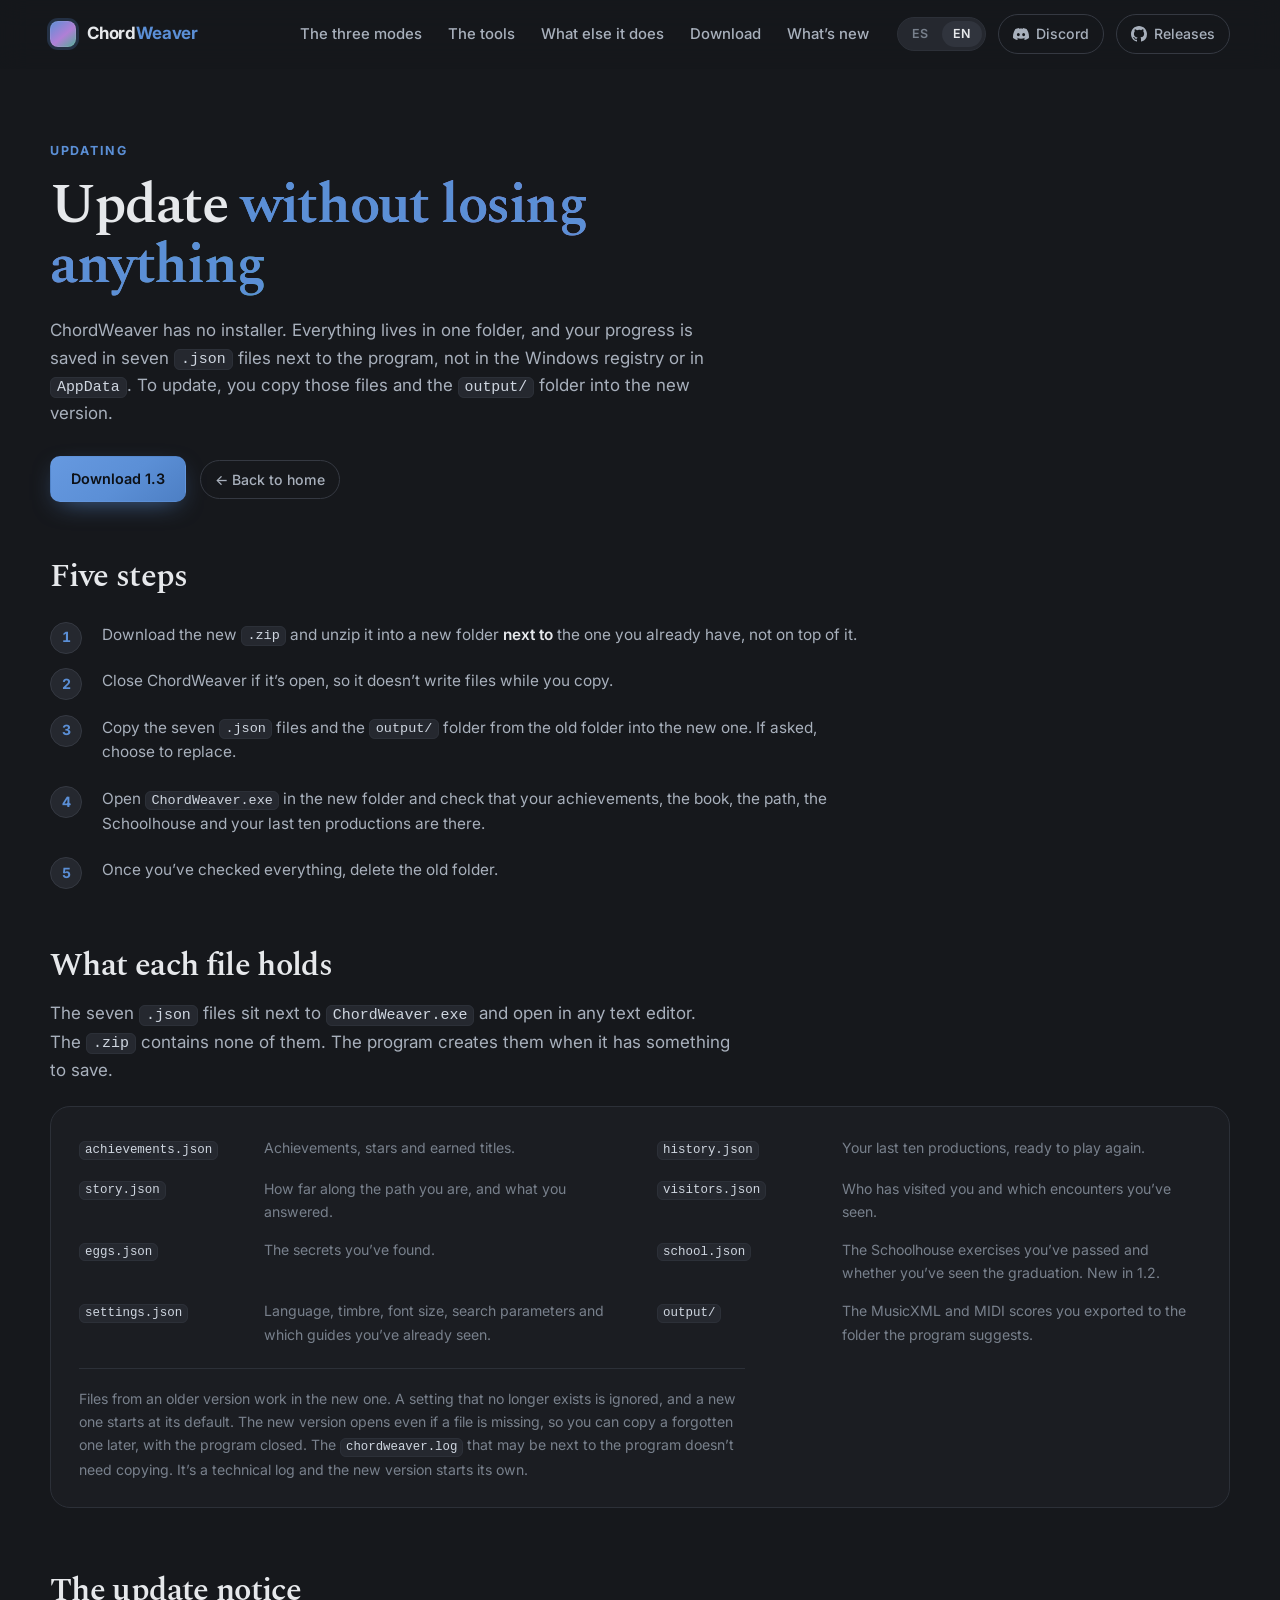
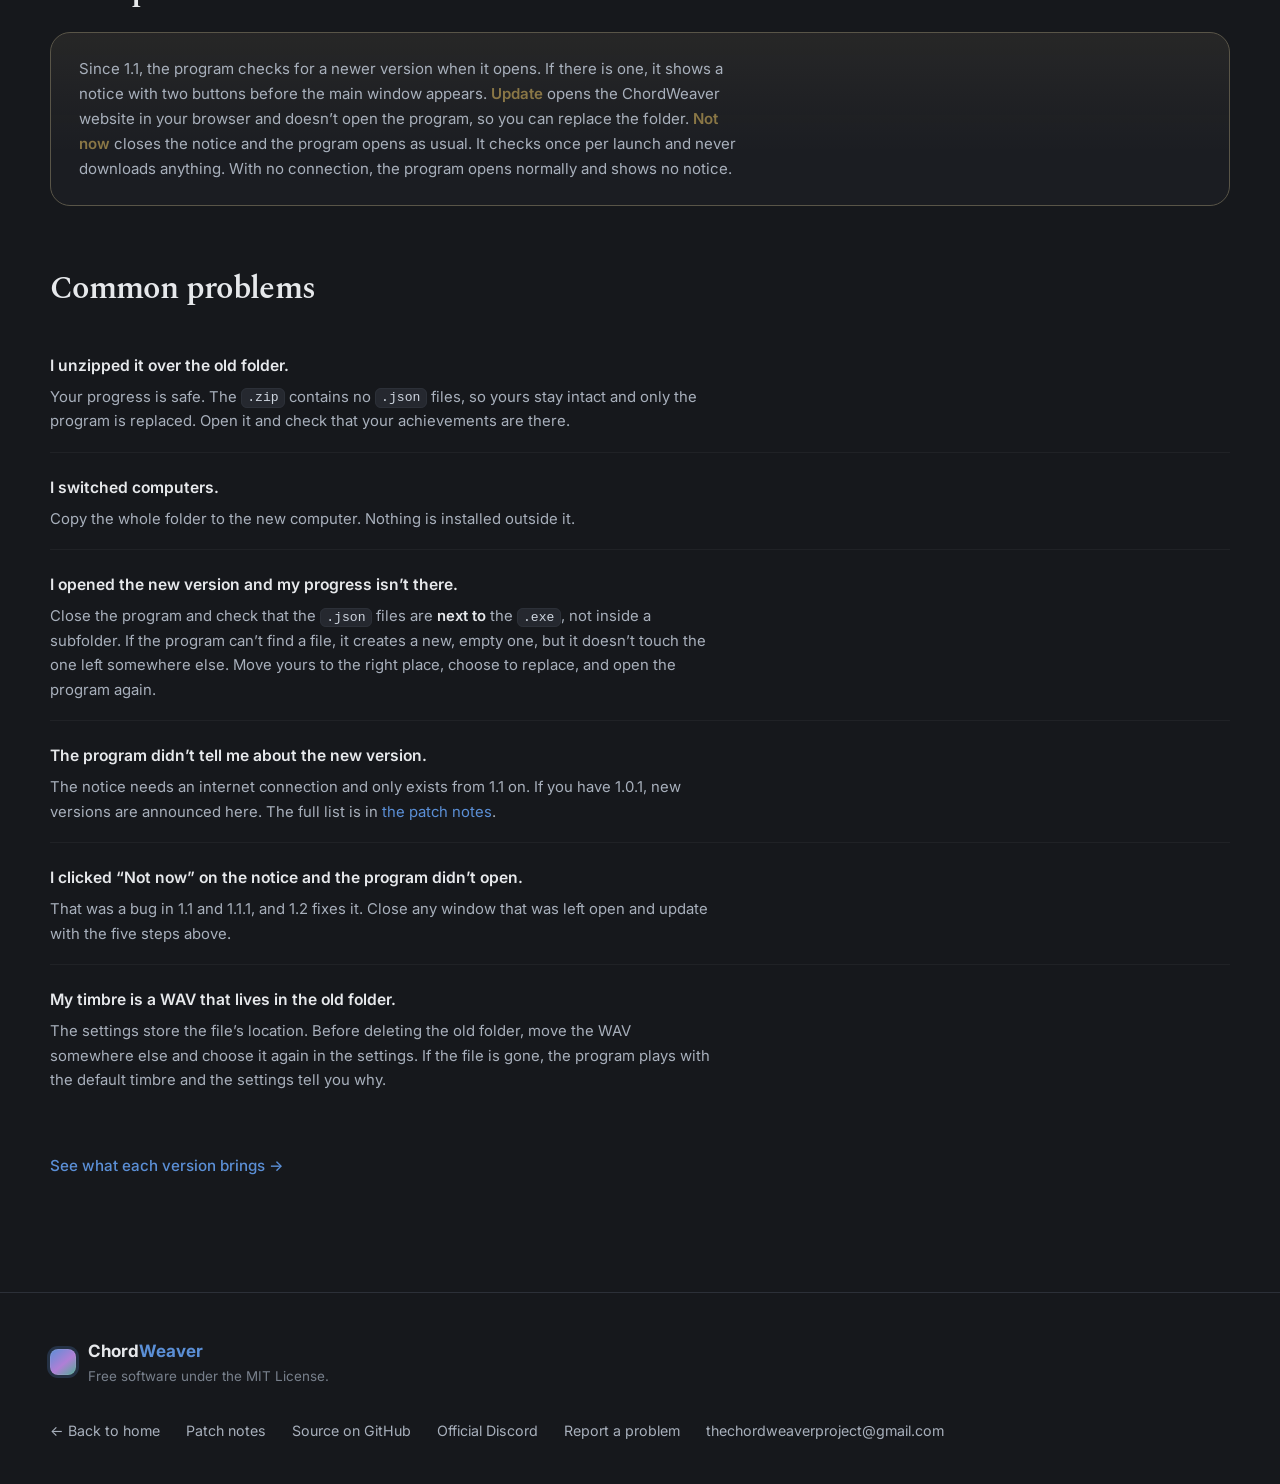
==== actualizar.html @ 8573cd54 "ChordWeaver 1.3: version without ALPHA, firmer wording, new Schoolhouse screenshot Co-Authored-By: C" ====
<!doctype html>
<html lang="es">
<head>
<meta charset="utf-8">
<script>document.documentElement.className += " js";</script>
<meta name="viewport" content="width=device-width, initial-scale=1">
<title>Actualizar ChordWeaver sin perder el progreso</title>
<meta name="description" content="Cómo pasar a una versión nueva de ChordWeaver sin perder los logros, el libro, el sendero, la escuelita ni el historial, y qué guarda cada archivo.">
<meta name="robots" content="index,follow">

<link rel="icon" href="data:image/svg+xml,<svg xmlns='http://www.w3.org/2000/svg' viewBox='0 0 32 32'><rect width='32' height='32' rx='7' fill='%231B1D22'/><path d='M7 21V11M13 21V11M19 21V11M25 21V11' stroke='%235B8FD6' stroke-width='2.4' stroke-linecap='round'/><path d='M7 16h18' stroke='%23B07FD6' stroke-width='2.4' stroke-linecap='round'/></svg>">

<link rel="preconnect" href="https://fonts.googleapis.com">
<link rel="preconnect" href="https://fonts.gstatic.com" crossorigin>
<link href="https://fonts.googleapis.com/css2?family=Spectral:ital,wght@0,300;0,400;0,600;1,400&family=Inter:wght@400;500;600;700&display=swap" rel="stylesheet">
<link rel="stylesheet" href="assets/css/style.css?v=f9ed75b3">
</head>
<body data-title="upd.doc.title">

<a class="skip" href="#main" data-i18n="skip">Saltar al contenido</a>

<header class="nav" id="nav">
  <div class="wrap nav-inner">
    <a class="brand" href="index.html">
      <span class="brand-mark" aria-hidden="true"></span>
      <span>Chord<em>Weaver</em></span>
    </a>
    <nav class="nav-links" aria-label="Secciones">
      <a href="index.html#modos" data-i18n="nav.modes">Los tres modos</a>
      <a href="index.html#herramientas" data-i18n="nav.tools">Las herramientas</a>
      <a href="index.html#potencia" data-i18n="nav.power">Qué más hace</a>
      <a href="index.html#descargar" data-i18n="nav.download">Descargar</a>
      <a href="notas.html" data-i18n="nav.notes">Novedades</a>
    </nav>
    <div class="nav-side">
      <button class="lang" id="lang-toggle" type="button" aria-label="Cambiar idioma">
        <span class="lang-opt" data-lang="es">ES</span><span class="lang-opt" data-lang="en">EN</span>
      </button>
      <a class="ghost" href="https://discord.gg/kBSyqPqNaU" target="_blank" rel="noopener">
        <svg viewBox="0 0 24 24" width="16" height="16" aria-hidden="true"><path fill="currentColor" d="M20.317 4.3698a19.7913 19.7913 0 0 0-4.8851-1.5152.0741.0741 0 0 0-.0785.0371c-.211.3753-.4447.8648-.6083 1.2495-1.8447-.2762-3.68-.2762-5.4868 0-.1636-.3933-.4058-.8742-.6177-1.2495a.077.077 0 0 0-.0785-.037 19.7363 19.7363 0 0 0-4.8852 1.515.0699.0699 0 0 0-.0321.0277C.5334 9.0458-.319 13.5799.0992 18.0578a.0824.0824 0 0 0 .0312.0561c2.0528 1.5076 4.0413 2.4228 5.9929 3.0294a.0777.0777 0 0 0 .0842-.0276c.4616-.6304.8731-1.2952 1.226-1.9942a.076.076 0 0 0-.0416-.1057c-.6528-.2476-1.2743-.5495-1.8722-.8923a.077.077 0 0 1-.0076-.1277c.1258-.0943.2517-.1923.3718-.2914a.0743.0743 0 0 1 .0776-.0105c3.9278 1.7933 8.18 1.7933 12.0614 0a.0739.0739 0 0 1 .0785.0095c.1202.099.246.1981.3728.2924a.077.077 0 0 1-.0066.1276 12.2986 12.2986 0 0 1-1.873.8914.0766.0766 0 0 0-.0407.1067c.3604.698.7719 1.3628 1.225 1.9932a.076.076 0 0 0 .0842.0286c1.961-.6067 3.9495-1.5219 6.0023-3.0294a.077.077 0 0 0 .0313-.0552c.5004-5.177-.8382-9.6739-3.5485-13.6604a.061.061 0 0 0-.0312-.0286ZM8.02 15.3312c-1.1825 0-2.1569-1.0857-2.1569-2.419 0-1.3332.9555-2.4189 2.157-2.4189 1.2108 0 2.1757 1.0952 2.1568 2.419 0 1.3332-.9555 2.4189-2.1569 2.4189Zm7.9748 0c-1.1825 0-2.1569-1.0857-2.1569-2.419 0-1.3332.9554-2.4189 2.1569-2.4189 1.2108 0 2.1757 1.0952 2.1568 2.419 0 1.3332-.946 2.4189-2.1568 2.4189Z"/></svg>
        <span>Discord</span>
      </a>
      <a class="ghost" href="https://github.com/ChordWeaver/chordweaver/releases" target="_blank" rel="noopener">
        <svg viewBox="0 0 16 16" width="16" height="16" aria-hidden="true"><path fill="currentColor" d="M8 0C3.58 0 0 3.58 0 8c0 3.54 2.29 6.53 5.47 7.59.4.07.55-.17.55-.38 0-.19-.01-.82-.01-1.49-2.01.37-2.53-.49-2.69-.94-.09-.23-.48-.94-.82-1.13-.28-.15-.68-.52-.01-.53.63-.01 1.08.58 1.23.82.72 1.21 1.87.87 2.33.66.07-.52.28-.87.51-1.07-1.78-.2-3.64-.89-3.64-3.95 0-.87.31-1.59.82-2.15-.08-.2-.36-1.02.08-2.12 0 0 .67-.21 2.2.82a7.4 7.4 0 0 1 2-.27c.68 0 1.36.09 2 .27 1.53-1.04 2.2-.82 2.2-.82.44 1.1.16 1.92.08 2.12.51.56.82 1.27.82 2.15 0 3.07-1.87 3.75-3.65 3.95.29.25.54.73.54 1.48 0 1.07-.01 1.93-.01 2.2 0 .21.15.46.55.38A8.01 8.01 0 0 0 16 8c0-4.42-3.58-8-8-8Z"/></svg>
        <span data-i18n="notes.releases">Releases</span>
      </a>
    </div>
  </div>
</header>

<main id="main" class="notes">
  <div class="wrap">

    <header class="notes-head">
      <p class="kicker" data-i18n="upd.kicker">Actualizar</p>
      <h1 class="notes-title" data-i18n="upd.title">Actualizar <em>sin perder nada</em></h1>
      <p class="notes-lede" data-i18n="upd.body">
        ChordWeaver no tiene instalador. Todo está en una carpeta, y tu
        progreso se guarda en siete archivos <code>.json</code> al lado del
        programa, no en el registro de Windows ni en <code>AppData</code>.
        Para actualizar, copiás esos archivos y la carpeta
        <code>output/</code> a la versión nueva.
      </p>
      <p class="notes-meta">
        <a class="btn btn-primary btn-small" href="https://github.com/ChordWeaver/chordweaver/releases/latest/download/ChordWeaver-1.3-windows.zip">
          <span data-i18n="notes.download">Descargar 1.3</span>
        </a>
        <a class="ghost" href="index.html" data-i18n="notes.back">← Volver al inicio</a>
      </p>
    </header>

    <section class="upd-block">
      <h2 class="upd-title" data-i18n="upd.steps.title">Los cinco pasos</h2>
      <ol class="steps">
        <li data-i18n="upd.s1">Descargá el <code>.zip</code> nuevo y descomprimilo en una carpeta nueva, <strong>al lado</strong> de la que ya tenías y no encima.</li>
        <li data-i18n="upd.s2">Cerrá ChordWeaver si está abierto, para que no escriba archivos mientras copiás.</li>
        <li data-i18n="upd.s3">Copiá los siete <code>.json</code> y la carpeta <code>output/</code> de la carpeta vieja a la nueva. Si te pregunta, elegí reemplazar.</li>
        <li data-i18n="upd.s4">Abrí <code>ChordWeaver.exe</code> en la carpeta nueva y comprobá que estén los logros, el libro, el sendero, la escuelita y las últimas diez producciones.</li>
        <li data-i18n="upd.s5">Cuando confirmes que está todo, borrá la carpeta vieja.</li>
      </ol>
    </section>

    <section class="upd-block">
      <h2 class="upd-title" data-i18n="upd.files.title">Qué guarda cada archivo</h2>
      <p class="prose" data-i18n="upd.files.lede">
        Los siete <code>.json</code> están al lado de
        <code>ChordWeaver.exe</code> y se abren con cualquier editor de texto.
        El <code>.zip</code> no trae ninguno. El programa los crea cuando
        tiene algo para guardar.
      </p>
      <div class="files">
        <dl class="files-list">
          <div><dt><code>achievements.json</code></dt><dd data-i18n="upd.f.ach">Los logros, las estrellas y los títulos ganados.</dd></div>
          <div><dt><code>history.json</code></dt><dd data-i18n="upd.f.history">Las últimas diez producciones, listas para volver a escucharlas.</dd></div>
          <div><dt><code>story.json</code></dt><dd data-i18n="upd.f.story">Por dónde va el sendero y qué contestaste.</dd></div>
          <div><dt><code>visitors.json</code></dt><dd data-i18n="upd.f.visitors">Qué visitas recibiste y qué encuentros ya viste.</dd></div>
          <div><dt><code>eggs.json</code></dt><dd data-i18n="upd.f.eggs">Los secretos que ya encontraste.</dd></div>
          <div><dt><code>school.json</code></dt><dd data-i18n="upd.f.school">Los ejercicios aprobados de la escuelita y si ya viste la graduación. Es nuevo en la 1.2.</dd></div>
          <div><dt><code>settings.json</code></dt><dd data-i18n="upd.f.settings">El idioma, el timbre, el tamaño de letra, los parámetros de la búsqueda y qué guías ya viste.</dd></div>
          <div><dt><code>output/</code></dt><dd data-i18n="upd.f.output">Las partituras en MusicXML y MIDI que exportaste a la carpeta que propone el programa.</dd></div>
        </dl>
        <p class="files-foot" data-i18n="upd.files.foot">Los archivos de una versión anterior sirven en la nueva. Una preferencia que ya no existe se ignora, y una nueva arranca con su valor de fábrica. La versión nueva abre aunque falte alguno, así que si te olvidaste uno lo podés copiar después, con el programa cerrado. El <code>chordweaver.log</code> que puede haber al lado del programa no hace falta copiarlo. Es un registro técnico y la versión nueva arma el suyo.</p>
      </div>
    </section>

    <section class="upd-block">
      <h2 class="upd-title" data-i18n="upd.notice.title">El aviso de versión nueva</h2>
      <div class="notice">
        <p data-i18n="upd.notice.body">
          Desde la 1.1, el programa consulta al abrirse si hay una versión más
          nueva. Si la hay, muestra un cartel con dos botones antes de abrir
          la ventana principal. <em>Actualizar</em> abre la página de
          ChordWeaver en el navegador y no abre el programa, para que puedas
          reemplazar la carpeta. <em>Ahora no</em> cierra el cartel y el
          programa se abre como siempre. Consulta una vez por arranque y no
          descarga nada. Sin conexión, el programa abre igual y sin aviso.
        </p>
      </div>
    </section>

    <section class="upd-block">
      <h2 class="upd-title" data-i18n="upd.faq.title">Problemas frecuentes</h2>
      <dl class="faq">
        <div>
          <dt data-i18n="upd.q1">Lo descomprimí encima de la carpeta vieja.</dt>
          <dd data-i18n="upd.a1">Tu progreso no se pierde. El <code>.zip</code> no trae ningún <code>.json</code>, así que tus archivos quedan intactos y sólo se reemplaza el programa. Abrilo y comprobá que estén los logros.</dd>
        </div>
        <div>
          <dt data-i18n="upd.q2">Cambié de computadora.</dt>
          <dd data-i18n="upd.a2">Copiá la carpeta entera a la computadora nueva. No hay nada instalado fuera de ella.</dd>
        </div>
        <div>
          <dt data-i18n="upd.q3">Abrí la versión nueva y no está mi progreso.</dt>
          <dd data-i18n="upd.a3">Cerrá el programa y revisá que los <code>.json</code> estén <strong>al lado</strong> del <code>.exe</code> y no dentro de una subcarpeta. Si el programa no encuentra un archivo, crea uno nuevo y vacío, pero no toca el que quedó en otro lado. Mové los tuyos al lugar correcto, elegí reemplazar y volvé a abrirlo.</dd>
        </div>
        <div>
          <dt data-i18n="upd.q4">El programa no me avisó de la versión nueva.</dt>
          <dd data-i18n="upd.a4">El aviso necesita conexión a internet y existe desde la 1.1. Si tenés la 1.0.1, las versiones nuevas se anuncian acá. La lista completa está en <a href="notas.html">las notas del parche</a>.</dd>
        </div>
        <div>
          <dt data-i18n="upd.q5">Toqué «Ahora no» en el aviso y el programa no abrió.</dt>
          <dd data-i18n="upd.a5">Era un error de la 1.1 y la 1.1.1, y la 1.2 lo corrige. Cerrá la ventana que haya quedado abierta y actualizá con los cinco pasos de arriba.</dd>
        </div>
        <div>
          <dt data-i18n="upd.q6">Uso como timbre un WAV que está en la carpeta vieja.</dt>
          <dd data-i18n="upd.a6">La configuración guarda la ubicación del archivo. Antes de borrar la carpeta vieja, mové el WAV a otro lugar y volvé a elegirlo en la configuración. Si el archivo ya no está, el programa suena con el timbre de siempre y la configuración te dice por qué.</dd>
        </div>
      </dl>
    </section>

    <p class="notes-foot">
      <a href="notas.html" data-i18n="upd.foot">Ver qué trae cada versión →</a>
    </p>

  </div>
</main>

<footer class="foot">
  <div class="wrap foot-inner">
    <div class="foot-brand">
      <span class="brand-mark" aria-hidden="true"></span>
      <div>
        <p class="foot-name">Chord<em>Weaver</em></p>
        <p class="foot-note" data-i18n="foot.note">Software libre bajo licencia MIT.</p>
      </div>
    </div>
    <nav class="foot-links" aria-label="Enlaces">
      <a href="index.html" data-i18n="notes.back">← Volver al inicio</a>
      <a href="notas.html" data-i18n="foot.notes">Notas del parche</a>
      <a href="https://github.com/ChordWeaver/chordweaver" target="_blank" rel="noopener" data-i18n="foot.repo">Código en GitHub</a>
      <a href="https://discord.gg/kBSyqPqNaU" target="_blank" rel="noopener" data-i18n="foot.discord">Discord oficial</a>
      <a href="https://github.com/ChordWeaver/chordweaver/issues" target="_blank" rel="noopener" data-i18n="foot.issues">Reportar un problema</a>
      <a href="mailto:thechordweaverproject@gmail.com">thechordweaverproject@gmail.com</a>
    </nav>
  </div>
</footer>

<script src="assets/js/main.js?v=1a7fd22f"></script>
</body>
</html>
---- assets/css/style.css ----
/* ChordWeaver — sitio de presentación.
   La paleta es la del programa: los tres fondos escalonados, el azul del
   Organizador, el violeta del Generador, el verde del Armonizador y el oro
   de los logros. Que la página y la app se vean de la misma familia es
   deliberado: lo que se muestra acá son capturas, no ilustraciones. */

:root {
  --surface:        #16181c;
  --surface-1:      #1b1d22;
  --surface-2:      #25282f;
  --surface-3:      #30343d;
  --border:         #2c3038;
  --border-soft:    #353942;

  --text:           #e6e8eb;
  --text-dim:       #a8b0bc;
  --text-faint:     #78808c;

  --blue:           #5b8fd6;
  --purple:         #b07fd6;
  --green:          #4fae96;
  --gold:           #e8c97a;
  --gold-dim:       #8a7746;

  --radius:         14px;
  --radius-lg:      20px;
  --wrap:           1180px;
  --sans: 'Inter', system-ui, -apple-system, 'Segoe UI', Roboto, sans-serif;
  --serif: 'Spectral', Georgia, 'Times New Roman', serif;
  --ease: cubic-bezier(.22, .68, .34, 1);
}

*, *::before, *::after { box-sizing: border-box; }

html { scroll-behavior: smooth; scroll-padding-top: 90px; }
@media (prefers-reduced-motion: reduce) { html { scroll-behavior: auto; } }

body {
  margin: 0;
  background: var(--surface);
  color: var(--text);
  font-family: var(--sans);
  font-size: 17px;
  line-height: 1.65;
  -webkit-font-smoothing: antialiased;
  overflow-x: hidden;
}

img { max-width: 100%; height: auto; display: block; }
code {
  font-family: ui-monospace, 'Cascadia Code', Consolas, monospace;
  font-size: .88em;
  background: var(--surface-2);
  border: 1px solid var(--border);
  border-radius: 6px;
  padding: .1em .4em;
  color: #cfd6e0;
}

.wrap { width: min(var(--wrap), calc(100% - 48px)); margin-inline: auto; }

.skip {
  position: absolute; left: -9999px; top: 0; z-index: 100;
  background: var(--blue); color: #0d0f12; padding: 10px 16px; border-radius: 0 0 10px 0;
}
.skip:focus { left: 0; }

/* ─────────────────────────────  NAV  ───────────────────────────── */

.nav {
  position: sticky; top: 0; z-index: 50;
  backdrop-filter: blur(14px);
  background: rgba(22, 24, 28, .72);
  border-bottom: 1px solid transparent;
  transition: border-color .3s var(--ease), background .3s var(--ease);
}
.nav.stuck { border-bottom-color: var(--border); background: rgba(22, 24, 28, .92); }
.nav-inner { display: flex; align-items: center; gap: 28px; height: 68px; }

.brand {
  display: flex; align-items: center; gap: 11px;
  font-weight: 700; font-size: 1.06rem; letter-spacing: -.01em;
  color: var(--text); text-decoration: none; white-space: nowrap;
}
/* `--brand` la reescribe el scroll, recorriendo los tres colores de los
   tres modos. El valor de reserva es el azul: sin JavaScript el logotipo
   se queda quieto en el color del primer modo y no en ninguno. */
.brand em { font-style: normal; color: var(--brand, var(--blue)); transition: color .18s linear; }
.brand-mark {
  width: 26px; height: 26px; border-radius: 8px; flex: none;
  background:
    linear-gradient(140deg, var(--blue), var(--purple) 55%, var(--green));
  box-shadow: 0 0 0 1px rgba(255,255,255,.08) inset,
              0 0 0 3px color-mix(in srgb, var(--brand, var(--blue)) 22%, transparent);
  transition: box-shadow .18s linear;
}

.nav-links { display: flex; gap: 26px; margin-left: auto; }
.nav-links a {
  color: var(--text-dim); text-decoration: none; font-size: .93rem; font-weight: 500;
  position: relative; padding: 4px 0;
  transition: color .2s var(--ease);
}
.nav-links a::after {
  content: ''; position: absolute; left: 0; right: 100%; bottom: 0; height: 1.5px;
  background: var(--blue); transition: right .28s var(--ease);
}
.nav-links a:hover { color: var(--text); }
.nav-links a:hover::after { right: 0; }

.nav-side { display: flex; align-items: center; gap: 12px; margin-left: auto; }
.nav-links + .nav-side { margin-left: 0; }

.lang {
  display: inline-flex; padding: 3px; gap: 2px;
  background: var(--surface-2); border: 1px solid var(--border);
  border-radius: 999px; cursor: pointer; font: inherit;
}
.lang-opt {
  padding: 3px 11px; border-radius: 999px; font-size: .78rem; font-weight: 600;
  color: var(--text-faint); letter-spacing: .04em;
  transition: background .2s var(--ease), color .2s var(--ease);
}
.lang-opt.on { background: var(--surface-3); color: var(--text); }

.ghost {
  display: inline-flex; align-items: center; gap: 7px;
  padding: 7px 14px; border-radius: 999px;
  border: 1px solid var(--border-soft); color: var(--text-dim);
  text-decoration: none; font-size: .88rem; font-weight: 500;
  transition: border-color .2s var(--ease), color .2s var(--ease), background .2s var(--ease);
}
.ghost:hover { color: var(--text); border-color: #46505e; background: var(--surface-2); }

/* ─────────────────────────────  HERO  ──────────────────────────── */

.hero { position: relative; padding: 92px 0 40px; overflow: hidden; }
.hero-glow {
  position: absolute; inset: -30% 0 auto 0; height: 780px; pointer-events: none;
  background:
    radial-gradient(52% 44% at 24% 34%, rgba(91,143,214,.20), transparent 68%),
    radial-gradient(46% 42% at 74% 26%, rgba(176,127,214,.17), transparent 70%),
    radial-gradient(40% 38% at 50% 62%, rgba(79,174,150,.11), transparent 72%);
  filter: blur(12px);
}
.hero-inner { position: relative; text-align: center; }

.eyebrow {
  display: inline-flex; align-items: center; gap: 9px;
  margin: 0 0 22px;
  padding: 6px 15px 6px 11px; border-radius: 999px;
  background: var(--surface-2); border: 1px solid var(--border);
  font-size: .8rem; font-weight: 500; color: var(--text-dim); letter-spacing: .01em;
}
.eyebrow .dot {
  width: 7px; height: 7px; border-radius: 50%; background: var(--green);
  box-shadow: 0 0 0 3px rgba(79,174,150,.16);
}

h1 {
  font-family: var(--serif);
  font-size: clamp(3.1rem, 9vw, 5.6rem);
  font-weight: 600; line-height: 1; letter-spacing: -.028em;
  margin: 0 0 26px;
}
h1 em {
  font-style: normal;
  background: linear-gradient(96deg, var(--blue) 8%, var(--purple) 52%, var(--green) 96%);
  -webkit-background-clip: text; background-clip: text; color: transparent;
}

/* El gancho es la frase que hace de titular; la bajada explica. Por eso
   la primera va en la serifa del programa y a color pleno, y la segunda
   en la sans y apagada: si las dos pesaran igual, competirian. */
.hook {
  font-family: var(--serif);
  font-size: clamp(1.5rem, 3.2vw, 2.15rem);
  line-height: 1.28; letter-spacing: -.018em;
  color: var(--text); max-width: 22ch; margin: 0 auto 20px;
}
.lede {
  font-size: clamp(1.02rem, 1.75vw, 1.16rem);
  line-height: 1.6; color: var(--text-dim);
  max-width: 56ch; margin: 0 auto 14px;
}
.sub {
  font-family: var(--serif); font-style: italic;
  font-size: 1.06rem; color: var(--text-faint); margin: 0 0 36px;
}

.cta { display: flex; gap: 14px; justify-content: center; flex-wrap: wrap; margin-bottom: 20px; }

.btn {
  display: inline-flex; align-items: center; gap: 10px;
  padding: 13px 26px; border-radius: 12px;
  font-size: .97rem; font-weight: 600; text-decoration: none;
  border: 1px solid transparent; cursor: pointer;
  transition: transform .18s var(--ease), box-shadow .25s var(--ease),
              background .2s var(--ease), border-color .2s var(--ease);
}
.btn-primary {
  background: linear-gradient(140deg, #6699e0, #5b8fd6 55%, #4d7fc4);
  color: #0c1016;
  box-shadow: 0 8px 26px -10px rgba(91,143,214,.75);
}
.btn-primary:hover { transform: translateY(-2px); box-shadow: 0 16px 34px -12px rgba(91,143,214,.85); }
.btn-ghost { border-color: var(--border-soft); color: var(--text); }
.btn-ghost:hover { background: var(--surface-2); border-color: #4a5462; transform: translateY(-2px); }
.btn-big { padding: 17px 34px; font-size: 1.04rem; border-radius: 14px; }

.meta {
  font-size: .87rem; color: var(--text-faint); margin: 0 0 54px;
  display: flex; gap: 10px; justify-content: center; flex-wrap: wrap;
}
.meta .sep { opacity: .45; }

/* ────────────────────────  CAPTURAS  ──────────────────────────── */

.shot { margin: 0; }
.shot-frame {
  border-radius: var(--radius-lg);
  border: 1px solid var(--border-soft);
  background: var(--surface-1);
  overflow: hidden;
  box-shadow: 0 34px 80px -34px rgba(0,0,0,.92), 0 2px 0 0 rgba(255,255,255,.03) inset;
}
.shot-frame img { width: 100%; }
.hero-shot { max-width: 1080px; margin: 0 auto; }
.hero-shot .shot-frame {
  transform: perspective(2200px) rotateX(2.2deg);
  transform-origin: top center;
}

/* ─────────────────────────  SECCIONES  ─────────────────────────── */

.band { padding: 96px 0; border-top: 1px solid var(--border); }
.band.alt { background: var(--surface-1); }

.kicker {
  font-size: .78rem; font-weight: 700; letter-spacing: .14em; text-transform: uppercase;
  color: var(--blue); margin: 0 0 14px;
}
.kicker.gold { color: var(--gold-dim); }

h2 {
  font-family: var(--serif);
  font-size: clamp(1.9rem, 4.2vw, 2.9rem);
  font-weight: 600; line-height: 1.16; letter-spacing: -.02em;
  margin: 0 0 20px; max-width: 22ch;
}
h3 { font-size: 1.08rem; font-weight: 600; margin: 0 0 8px; letter-spacing: -.01em; }

.prose { color: var(--text-dim); max-width: 62ch; margin: 0 0 18px; }
.prose em { color: var(--text); font-style: italic; }

/* ───────────────────────────  DEMO  ────────────────────────────── */

.demo {
  margin-top: 48px; padding: 30px 30px 24px;
  background: var(--surface-1); border: 1px solid var(--border);
  border-radius: var(--radius-lg);
}
.band.alt .demo { background: var(--surface); }
.demo-head h3 { font-family: var(--serif); font-size: 1.3rem; }
.demo-head p { color: var(--text-faint); font-size: .9rem; margin: 0 0 22px; }
.demo-chart { width: 100%; overflow-x: auto; }
.demo-chart svg { display: block; min-width: 620px; width: 100%; height: auto; }

.voice-line { transition: opacity .22s var(--ease), stroke-width .22s var(--ease); }
.demo.focus .voice-line { opacity: .18; }
.demo.focus .voice-line.on { opacity: 1; stroke-width: 3.4; }
.demo.focus .voice-dot { opacity: .18; }
.demo.focus .voice-dot.on { opacity: 1; }
.demo.focus .note-text { opacity: .12; }
.demo.focus .note-text.on { opacity: 1; }

.demo-legend {
  list-style: none; display: flex; flex-wrap: wrap; gap: 8px;
  padding: 0; margin: 18px 0 0;
}
.demo-legend li {
  display: inline-flex; align-items: center; gap: 8px; cursor: default;
  padding: 5px 13px; border-radius: 999px;
  background: var(--surface-2); border: 1px solid var(--border);
  font-size: .84rem; color: var(--text-dim);
  transition: border-color .2s var(--ease), color .2s var(--ease);
}
.demo-legend li:hover { color: var(--text); border-color: var(--border-soft); }
.demo-legend .swatch { width: 11px; height: 11px; border-radius: 3px; flex: none; }
.demo-note { font-size: .9rem; color: var(--text-faint); margin: 18px 0 0; }
.demo-note strong { color: var(--text); font-weight: 600; }

/* ───────────────────────────  MODOS  ───────────────────────────── */

.modes { display: grid; gap: 22px; margin-top: 44px; grid-template-columns: repeat(3, 1fr); }
.mode {
  background: var(--surface); border: 1px solid var(--border);
  border-radius: var(--radius-lg); padding: 24px 22px 22px;
  display: flex; flex-direction: column;
  transition: border-color .3s var(--ease), transform .3s var(--ease);
}
.band.alt .mode { background: var(--surface); }
.mode:hover { border-color: color-mix(in srgb, var(--tint) 50%, var(--border)); transform: translateY(-3px); }
.mode header { display: flex; gap: 13px; align-items: flex-start; margin-bottom: 14px; }
.mode-icon {
  width: 38px; height: 38px; flex: none; border-radius: 11px;
  display: grid; place-items: center; font-size: 1.05rem;
  background: color-mix(in srgb, var(--tint) 18%, transparent);
  color: var(--tint);
  border: 1px solid color-mix(in srgb, var(--tint) 35%, transparent);
}
.mode h3 { color: var(--text); margin: 2px 0 2px; }
.mode-tag { margin: 0; font-size: .82rem; color: var(--tint); font-weight: 500; }
.mode > p { color: var(--text-dim); font-size: .94rem; margin: 0 0 20px; flex: 1; }
.mode .shot-frame { border-radius: 12px; box-shadow: 0 18px 40px -26px rgba(0,0,0,.9); }

/* ──────────────────────────  GÉNEROS  ──────────────────────────── */

.genres { display: grid; gap: 18px; grid-template-columns: repeat(3, 1fr); margin-top: 40px; }
.genre {
  padding: 22px; border-radius: var(--radius);
  background: var(--surface-1); border: 1px solid var(--border);
}
.band.alt .genre { background: var(--surface); }
.genre h3 { font-family: var(--serif); font-size: 1.22rem; color: var(--text); }
.genre p { margin: 0; font-size: .92rem; color: var(--text-dim); }
.genre strong { color: var(--text); font-weight: 600; }

.audit {
  margin-top: 34px; padding: 28px 30px;
  border-radius: var(--radius-lg);
  border: 1px solid var(--border);
  background:
    linear-gradient(180deg, rgba(91,143,214,.055), transparent 60%), var(--surface-1);
}
.band.alt .audit { background: linear-gradient(180deg, rgba(91,143,214,.055), transparent 60%), var(--surface); }
.audit h3 { font-family: var(--serif); font-size: 1.34rem; }
.audit > p { color: var(--text-dim); max-width: 66ch; margin: 0 0 24px; font-size: .95rem; }
.audit-nums { display: grid; grid-template-columns: repeat(3, 1fr); gap: 20px; margin-bottom: 20px; }
.audit-nums div { display: flex; flex-direction: column; gap: 4px; }
.audit-nums strong {
  font-family: var(--serif); font-size: 2.1rem; font-weight: 600; line-height: 1;
  color: var(--blue); letter-spacing: -.02em;
}
.audit-nums span { font-size: .85rem; color: var(--text-faint); line-height: 1.45; }
.audit-foot { font-size: .86rem; color: var(--text-faint); margin: 0; padding-top: 18px; border-top: 1px solid var(--border); }

/* ───────────────────────────  GRILLA  ──────────────────────────── */

.grid { display: grid; gap: 16px; grid-template-columns: repeat(3, 1fr); margin-top: 42px; }
.grid > .card:last-child:nth-child(3n+1) { grid-column: 1 / -1; }
.card {
  padding: 22px; border-radius: var(--radius);
  background: var(--surface); border: 1px solid var(--border);
  transition: border-color .25s var(--ease), transform .25s var(--ease);
}
.card:hover { border-color: var(--border-soft); transform: translateY(-2px); }
.card h3 { color: var(--text); }
.card p { margin: 0; font-size: .91rem; color: var(--text-dim); }

/* ──────────────────────────  DOS COLUMNAS  ─────────────────────── */

.two { display: grid; grid-template-columns: 1fr 1.15fr; gap: 52px; align-items: center; }
.two-text h2 { max-width: 18ch; }

/* ──────────────────────────  LA MÍSTICA  ───────────────────────── */

.mystic {
  position: relative; padding: 118px 0; overflow: hidden;
  border-top: 1px solid var(--border);
  background:
    radial-gradient(70% 100% at 50% 0%, rgba(232,201,122,.07), transparent 62%),
    radial-gradient(52% 70% at 50% 118%, rgba(232,201,122,.05), transparent 70%),
    #101114;
}
.mystic::before,
.mystic::after {
  content: ''; position: absolute; left: 50%; transform: translateX(-50%);
  width: 200px; height: 1px;
  background: linear-gradient(90deg, transparent, var(--gold-dim), transparent);
  opacity: .5;
}
.mystic::before { top: 0; }
.mystic::after { bottom: 0; }
.mystic-inner { text-align: center; }
.mystic h2 {
  max-width: 26ch; margin-inline: auto; font-weight: 400; font-style: italic;
  color: #ddd6c4; line-height: 1.3;
}
.mystic-body { max-width: 60ch; margin: 34px auto 0; }
.mystic-body p { color: #9a958a; font-size: 1rem; margin: 0 0 18px; }
.mystic-last {
  font-family: var(--serif); font-style: italic;
  color: var(--gold-dim) !important; font-size: 1.04rem !important;
  padding-top: 12px;
}

/* ──────────────────────────  GALERÍA  ──────────────────────────── */

.gallery { display: grid; grid-template-columns: repeat(2, 1fr); gap: 20px; margin-top: 40px; }
.gal {
  display: block; padding: 0; text-align: left; cursor: zoom-in;
  background: none; border: 0; font: inherit; color: inherit;
}
.gal img {
  width: 100%; border-radius: var(--radius);
  border: 1px solid var(--border-soft);
  box-shadow: 0 20px 44px -28px rgba(0,0,0,.9);
  transition: transform .3s var(--ease), border-color .3s var(--ease);
}
.gal:hover img { transform: translateY(-3px); border-color: #49525f; }
.gal span { display: block; margin-top: 12px; font-size: .88rem; color: var(--text-faint); }

.lightbox {
  position: fixed; inset: 0; z-index: 90;
  display: grid; place-items: center; padding: 4vh 4vw;
  background: rgba(8, 9, 11, .93); backdrop-filter: blur(6px);
  animation: fade .2s var(--ease);
}
.lightbox[hidden] { display: none; }
.lightbox img { max-width: 100%; max-height: 92vh; border-radius: 10px; border: 1px solid var(--border-soft); }
.lb-close {
  position: absolute; top: 18px; right: 24px;
  width: 42px; height: 42px; border-radius: 50%;
  background: var(--surface-2); border: 1px solid var(--border-soft);
  color: var(--text); font-size: 1.5rem; line-height: 1; cursor: pointer;
}
.lb-close:hover { background: var(--surface-3); }
@keyframes fade { from { opacity: 0 } to { opacity: 1 } }

/* ─────────────────────────  DESCARGAR  ─────────────────────────── */

.download {
  padding: 104px 0; text-align: center;
  border-top: 1px solid var(--border);
  background:
    radial-gradient(60% 90% at 50% 0%, rgba(91,143,214,.10), transparent 65%),
    var(--surface-1);
}
.dl-inner h2 { margin-inline: auto; max-width: 16ch; }
.dl-inner > p { color: var(--text-dim); max-width: 54ch; margin: 0 auto 32px; }

.dl-facts {
  display: flex; justify-content: center; flex-wrap: wrap; gap: 14px 44px;
  margin: 40px 0 0; text-align: left;
}
.dl-facts div { display: flex; flex-direction: column; gap: 3px; }
.dl-facts dt { font-size: .74rem; letter-spacing: .1em; text-transform: uppercase; color: var(--text-faint); }
.dl-facts dd { margin: 0; font-size: .9rem; color: var(--text-dim); }
.hash { font-size: .74rem; word-break: break-all; max-width: 42ch; display: inline-block; }
.dl-alt { margin: 34px 0 0; font-size: .9rem; color: var(--text-faint); }
.dl-alt code { margin-left: 8px; }

/* ────────────────────────────  PIE  ────────────────────────────── */

.foot { padding: 44px 0; border-top: 1px solid var(--border); background: var(--surface); }
.foot-inner { display: flex; justify-content: space-between; gap: 32px; flex-wrap: wrap; align-items: center; }
.foot-brand { display: flex; align-items: center; gap: 12px; }
.foot-name { margin: 0; font-weight: 700; }
.foot-name em { font-style: normal; color: var(--blue); }
.foot-note { margin: 0; font-size: .84rem; color: var(--text-faint); }
.foot-links { display: flex; flex-wrap: wrap; gap: 8px 26px; }
.foot-links a { color: var(--text-dim); text-decoration: none; font-size: .89rem; }
.foot-links a:hover { color: var(--text); text-decoration: underline; text-underline-offset: 3px; }

/* ────────────────────────  APARICIONES  ────────────────────────── */

.js .reveal { opacity: 0; transform: translateY(16px); }
.reveal { opacity: 1; }
.js .reveal.in { opacity: 1; transform: none; transition: opacity .6s var(--ease), transform .6s var(--ease); }
@media (prefers-reduced-motion: reduce) {
  .reveal, .js .reveal, .js .reveal.in { opacity: 1; transform: none; transition: none; }
  .btn:hover, .card:hover, .mode:hover, .gal:hover img { transform: none; }
}

/* ─────────────────────────  RESPONSIVE  ────────────────────────── */

@media (max-width: 960px) {
  .modes, .genres, .grid, .audit-nums { grid-template-columns: 1fr 1fr; }
  .two { grid-template-columns: 1fr; gap: 34px; }
  .nav-links { display: none; }
}
@media (max-width: 700px) {
  body { font-size: 16px; }
  .wrap { width: calc(100% - 32px); }
  .hero { padding-top: 60px; }
  .band { padding: 68px 0; }
  .modes, .genres, .grid, .gallery, .audit-nums { grid-template-columns: 1fr; }
  .hero-shot .shot-frame { transform: none; }
  .demo { padding: 22px 16px 18px; }
  .foot-inner { flex-direction: column; align-items: flex-start; }
}


/* ─────────────────────  LO QUE SE AGREGO DESPUES  ───────────────── */

/* Un párrafo que comenta el gráfico de arriba en vez de introducir lo de
   abajo: va más chico y con un filete al costado para que se lea como una
   nota al pie y no como el arranque de otra idea. */
.aside {
  margin-top: 26px; padding-left: 18px;
  border-left: 2px solid var(--border-soft);
  font-size: .93rem; color: var(--text-faint);
}

/* La foto del modo historia se desvanece contra el fondo por los cuatro
   lados: un rectángulo con borde neto ahí se leería como una captura de
   pantalla, y lo que tiene que parecer es una ventana a otra parte. */
.mystic-shot { margin: 54px auto 0; max-width: 900px; }
.mystic-shot img {
  width: 100%; border-radius: 16px;
  -webkit-mask-image: radial-gradient(98% 92% at 50% 48%, #000 38%, transparent 76%);
          mask-image: radial-gradient(98% 92% at 50% 48%, #000 38%, transparent 76%);
  opacity: .88;
}

.dl-notes { margin: 26px 0 0; }
.dl-notes a {
  color: var(--blue); text-decoration: none; font-size: .93rem; font-weight: 500;
}
.dl-notes a:hover { text-decoration: underline; text-underline-offset: 3px; }


/* ──────────────────────  PAGINA DE NOVEDADES  ───────────────────── */

.notes { padding: 72px 0 96px; }
.notes-head { max-width: 62ch; margin-bottom: 56px; }
.notes-title {
  font-family: var(--serif);
  font-size: clamp(2.3rem, 5.5vw, 3.5rem);
  font-weight: 600; line-height: 1.08; letter-spacing: -.025em;
  margin: 0 0 20px;
}
.notes-title em { font-style: normal; color: var(--brand, var(--blue)); transition: color .18s linear; }
.notes-lede { color: var(--text-dim); font-size: 1.06rem; margin: 0 0 28px; }
.notes-meta { display: flex; align-items: center; gap: 14px; flex-wrap: wrap; margin: 0; }
.btn-small { padding: 10px 20px; font-size: .9rem; border-radius: 10px; }

.notes-group { margin-bottom: 52px; }
.notes-group h2 {
  font-size: 1.02rem; font-family: var(--sans); font-weight: 700;
  letter-spacing: .12em; text-transform: uppercase; color: var(--text-faint);
  max-width: none; margin: 0 0 20px; padding-bottom: 12px;
  border-bottom: 1px solid var(--border);
}

.notes-list { list-style: none; padding: 0; margin: 0; }
.notes-list li {
  position: relative; padding: 11px 0 11px 26px;
  color: var(--text-dim); font-size: .97rem; line-height: 1.6;
  border-bottom: 1px solid rgba(255, 255, 255, .035);
}
.notes-list li:last-child { border-bottom: 0; }
/* La viñeta es un cuadradito del color del modo por el que va el scroll:
   la misma idea del logotipo, para que la lista no se lea como un volcado
   de texto sin forma. */
.notes-list li::before {
  content: ''; position: absolute; left: 2px; top: 20px;
  width: 7px; height: 7px; border-radius: 2px;
  background: var(--brand, var(--blue)); opacity: .55;
  transition: background .18s linear;
}
.notes-list strong { color: var(--text); font-weight: 600; }
.notes-list em { color: var(--gold-dim); font-style: italic; }
.notes-list.plain li { font-size: .93rem; }
.notes-list.plain li::before { opacity: .28; }

.notes-foot { margin-top: 8px; }
.notes-foot a {
  color: var(--blue); text-decoration: none; font-size: .95rem; font-weight: 500;
}
.notes-foot a:hover { text-decoration: underline; text-underline-offset: 3px; }

@media (max-width: 700px) {
  .notes { padding: 44px 0 68px; }
  .notes-group { margin-bottom: 40px; }
}


/* Las capturas que se amplían al tocarlas. La clase se la pone el
   JavaScript, no el HTML: sin JavaScript no hay lupa, y entonces tampoco
   tiene que haber un cursor prometiéndola. */
.zoomable { cursor: zoom-in; }
.zoomable:focus-visible {
  outline: 2px solid var(--brand, var(--blue));
  outline-offset: 3px;
}

/* Con el Discord al lado del de GitHub, la barra pasó a tener dos botones, y
   en un teléfono el segundo le come el lugar al logotipo. Abajo de 700px se
   quedan sólo los dos íconos; el nombre no se borra, se esconde, así el lector
   de pantalla lo sigue leyendo —y lo lee en el idioma en el que está la
   página, cosa que un `aria-label` escrito a mano no haría. */
@media (max-width: 700px) {
  .nav-side .ghost { position: relative; padding: 7px 9px; gap: 0; }
  .nav-side .ghost span {
    position: absolute; width: 1px; height: 1px; overflow: hidden;
    clip: rect(0 0 0 0); clip-path: inset(50%); white-space: nowrap;
  }
}


/* ────────────────────  LAS DOS HERRAMIENTAS  ─────────────────────── */

/* Los tres modos van de a tres; las herramientas son dos y usan la misma
   tarjeta. Sin esto la segunda quedaba con un hueco al lado del ancho de
   una tercera que no existe. */
.modes.two-up { grid-template-columns: repeat(2, 1fr); }

/* El párrafo que aclara cómo está hecha la herramienta, no qué hace: va
   más chico y con el filete al costado, igual que `.aside`, para que no
   compita con la descripción de arriba. */
.mode-note {
  margin: 0 0 20px; padding-left: 16px;
  border-left: 2px solid color-mix(in srgb, var(--tint) 40%, transparent);
  font-size: .88rem; color: var(--text-faint);
}

.tag-beta {
  display: inline-block; vertical-align: 2px; margin-left: 7px;
  padding: 1px 8px; border-radius: 999px;
  background: color-mix(in srgb, var(--tint) 16%, transparent);
  border: 1px solid color-mix(in srgb, var(--tint) 38%, transparent);
  color: var(--tint);
  font-size: .68rem; font-weight: 700; letter-spacing: .08em; text-transform: uppercase;
}


/* ───────────────────────────  ACTUALIZAR  ────────────────────────── */

/* Los pasos llevan el número puesto a mano en un círculo: el marcador de
   un `ol` no se puede alinear con la primera línea del texto cuando el
   paso ocupa dos renglones, y acá casi todos ocupan dos. */
.steps { list-style: none; counter-reset: paso; padding: 0; margin: 40px 0 0; max-width: 74ch; }
.steps li {
  counter-increment: paso;
  position: relative; padding: 0 0 22px 52px;
  color: var(--text-dim); font-size: .96rem; line-height: 1.6;
}
.steps li::before {
  content: counter(paso);
  position: absolute; left: 0; top: -1px;
  width: 32px; height: 32px; border-radius: 50%;
  display: grid; place-items: center;
  background: var(--surface-2); border: 1px solid var(--border-soft);
  color: var(--brand, var(--blue)); font-size: .88rem; font-weight: 700;
  font-variant-numeric: tabular-nums;
  transition: color .18s linear;
}
/* Sin filete entre un paso y el siguiente: los pasos son de uno y de dos
   renglones, así que el tramo de línea salía de distinto largo en cada uno
   --- en los de un renglón, un guioncito de cuatro píxeles --- y se leía
   como un desperfecto y no como una guía. */
.steps li:last-child { padding-bottom: 0; }
.steps strong { color: var(--text); font-weight: 600; }

.files {
  margin-top: 40px; padding: 26px 28px;
  border-radius: var(--radius-lg);
  border: 1px solid var(--border); background: var(--surface-1);
}
.band.alt .files { background: var(--surface); }
.files h3 { font-family: var(--serif); font-size: 1.24rem; margin-bottom: 18px; }
.files-list { display: grid; grid-template-columns: repeat(2, 1fr); gap: 12px 34px; margin: 0; }
.files-list > div { display: grid; grid-template-columns: 15.5ch 1fr; gap: 14px; align-items: baseline; }
.files-list dt code { font-size: .78rem; white-space: nowrap; }
.files-list dd { margin: 0; font-size: .88rem; color: var(--text-faint); }
.files-foot {
  margin: 22px 0 0; padding-top: 18px; border-top: 1px solid var(--border);
  font-size: .88rem; color: var(--text-faint); max-width: 74ch;
}

/* El cartel de la detección de versiones. Va en el oro de los logros y no
   en el azul: es el programa el que habla, no la página. */
.notice {
  margin-top: 34px; padding: 24px 28px;
  border-radius: var(--radius-lg);
  border: 1px solid color-mix(in srgb, var(--gold) 24%, var(--border));
  background: linear-gradient(180deg, rgba(232,201,122,.055), transparent 70%), var(--surface-1);
}
.band.alt .notice { background: linear-gradient(180deg, rgba(232,201,122,.055), transparent 70%), var(--surface); }
.notice h3 { font-family: var(--serif); font-size: 1.24rem; color: #ddd6c4; }
.notice p { margin: 0; color: var(--text-dim); font-size: .94rem; max-width: 74ch; }
.notice strong { color: var(--text); font-weight: 600; }
.notice em { color: var(--gold-dim); font-style: normal; font-weight: 600; }

@media (max-width: 700px) {
  .files { padding: 20px 18px; }
  .files-list { grid-template-columns: 1fr; }
  .files-list > div { grid-template-columns: 1fr; gap: 2px; }
  .notice { padding: 20px 18px; }
}


/* ─────────────────  NOVEDADES: UNA VERSION POR BLOQUE  ───────────── */

/* La página pasó de ser las notas de una versión a ser el registro de
   todas. Cada versión abre con su número y su bajada, y las cuatro listas
   de siempre cuelgan de ahí. */
.release { margin-bottom: 76px; }
.release:last-of-type { margin-bottom: 40px; }
.release-head {
  margin-bottom: 34px; padding-bottom: 22px;
  border-bottom: 1px solid var(--border-soft);
}
.release-title {
  font-family: var(--serif);
  font-size: clamp(1.8rem, 4vw, 2.5rem);
  font-weight: 600; line-height: 1.1; letter-spacing: -.022em;
  margin: 0 0 12px; max-width: none;
}
.release-title em { font-style: normal; color: var(--brand, var(--blue)); transition: color .18s linear; }
.release-sub { color: var(--text-dim); font-size: 1rem; margin: 0; max-width: 68ch; }
.release-tag {
  display: inline-block; vertical-align: 6px; margin-left: 12px;
  padding: 3px 12px; border-radius: 999px;
  background: var(--surface-2); border: 1px solid var(--border-soft);
  color: var(--text-faint);
  font-family: var(--sans); font-size: .66rem; font-weight: 700;
  letter-spacing: .12em; text-transform: uppercase;
}
.release-tag.now { color: var(--green); border-color: color-mix(in srgb, var(--green) 40%, transparent); }


/* ────────────────  PAGINA DE COMO ACTUALIZAR  ───────────────────── */

/* Comparte la caja de las novedades (`main.notes`), así que hereda el
   ancho y el aire de arriba. Lo único suyo son los bloques y el título de
   cada uno, que no puede ser el `h2` en versalitas de las listas de
   cambios: acá cada bloque es una idea, no una categoría. */
.upd-block { margin-bottom: 64px; }
.upd-block:last-of-type { margin-bottom: 40px; }
.upd-title {
  font-family: var(--serif);
  font-size: clamp(1.5rem, 3.2vw, 2rem);
  font-weight: 600; letter-spacing: -.02em; line-height: 1.2;
  color: var(--text); max-width: 24ch;
  margin: 0 0 8px; padding: 0; border: 0; text-transform: none;
}
.upd-block .steps { margin-top: 26px; }
.upd-block .files,
.upd-block .notice { margin-top: 22px; }
.upd-block .prose { margin-top: 14px; }

/* Las preguntas: la pregunta en el cuerpo del texto y la respuesta abajo,
   apagada. Nada se pliega — son cuatro, y un acordeón de cuatro filas
   esconde justo lo que alguien vino a leer. */
.faq { margin: 26px 0 0; display: grid; gap: 4px; }
.faq > div {
  padding: 18px 0;
  border-bottom: 1px solid rgba(255, 255, 255, .045);
}
.faq > div:last-child { border-bottom: 0; }
.faq dt {
  color: var(--text); font-weight: 600; font-size: .98rem;
  margin-bottom: 6px;
}
.faq dd {
  margin: 0; color: var(--text-dim); font-size: .93rem; max-width: 74ch;
}
.faq dd a { color: var(--brand, var(--blue)); text-decoration: none; }
.faq dd a:hover { text-decoration: underline; text-underline-offset: 3px; }
.faq strong { color: var(--text); font-weight: 600; }

/* Al pie de la descarga ahora hay dos enlaces y no uno: uno abajo del
   otro, o en un teléfono el segundo se parte por la mitad. */
.dl-notes { display: grid; gap: 8px; justify-items: center; }


/* ───────────────────────  EL TELEFONO, AL FINAL  ──────────────────── */

/* Va al final y no en el bloque de arriba porque varias reglas se fueron
   agregando después de ese bloque y le ganaban por orden: `.modes.two-up`
   dejaba las dos herramientas lado a lado en un teléfono y la segunda
   tarjeta empujaba la página entera fuera de la pantalla. Lo que achica
   para el teléfono tiene que ser lo último que se lee. */
@media (max-width: 700px) {
  .modes.two-up { grid-template-columns: 1fr; }
  .nav-inner { gap: 12px; }
  .nav-side { gap: 8px; }
  .brand { font-size: 1rem; gap: 9px; }
  /* Un hijo de grilla no se achica por debajo de su contenido salvo que se
     lo diga: sin esto el gráfico de voces, que mide 620px de mínimo, le
     contagiaba ese ancho a su tarjeta en vez de desplazarse adentro. */
  .two > *, .modes > *, .genres > *, .grid > *, .gallery > * { min-width: 0; }
}
@media (max-width: 380px) {
  .lang-opt { padding: 3px 8px; }
  .nav-side .ghost { padding: 7px 7px; }
}
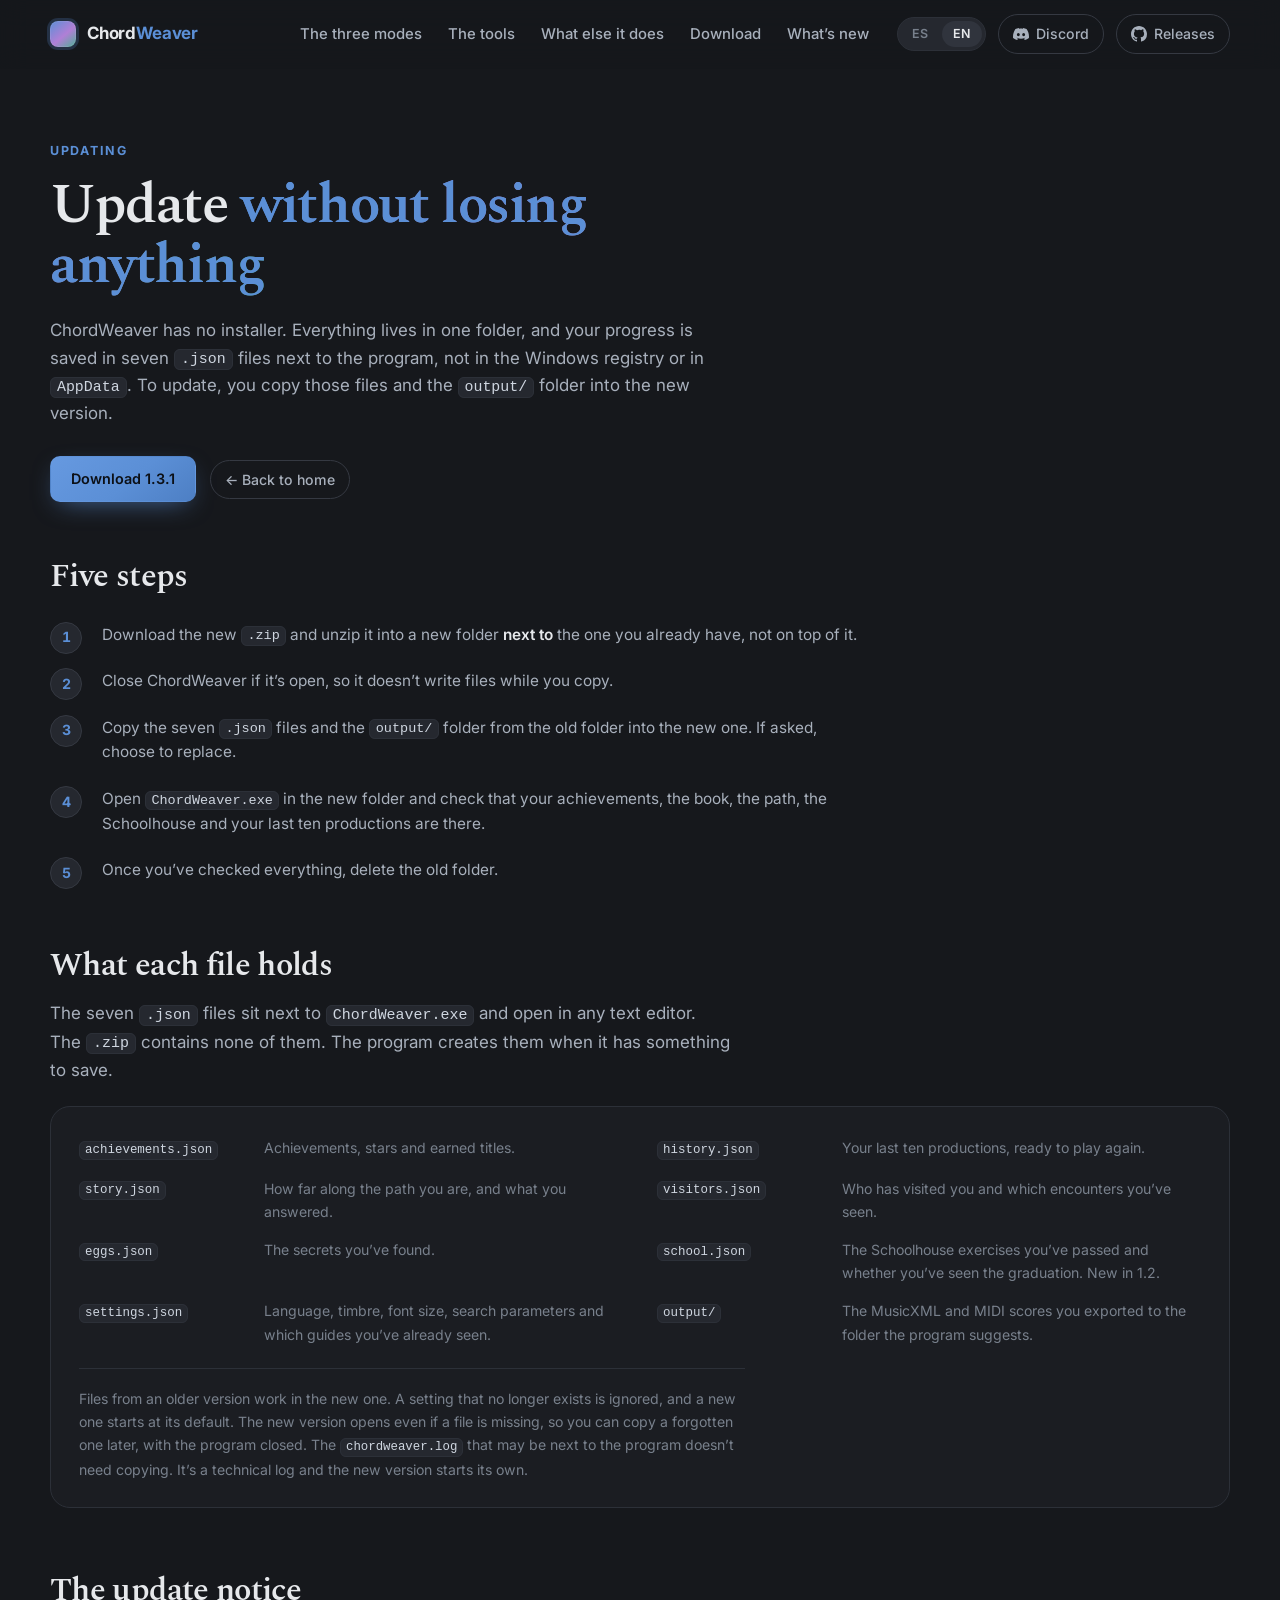
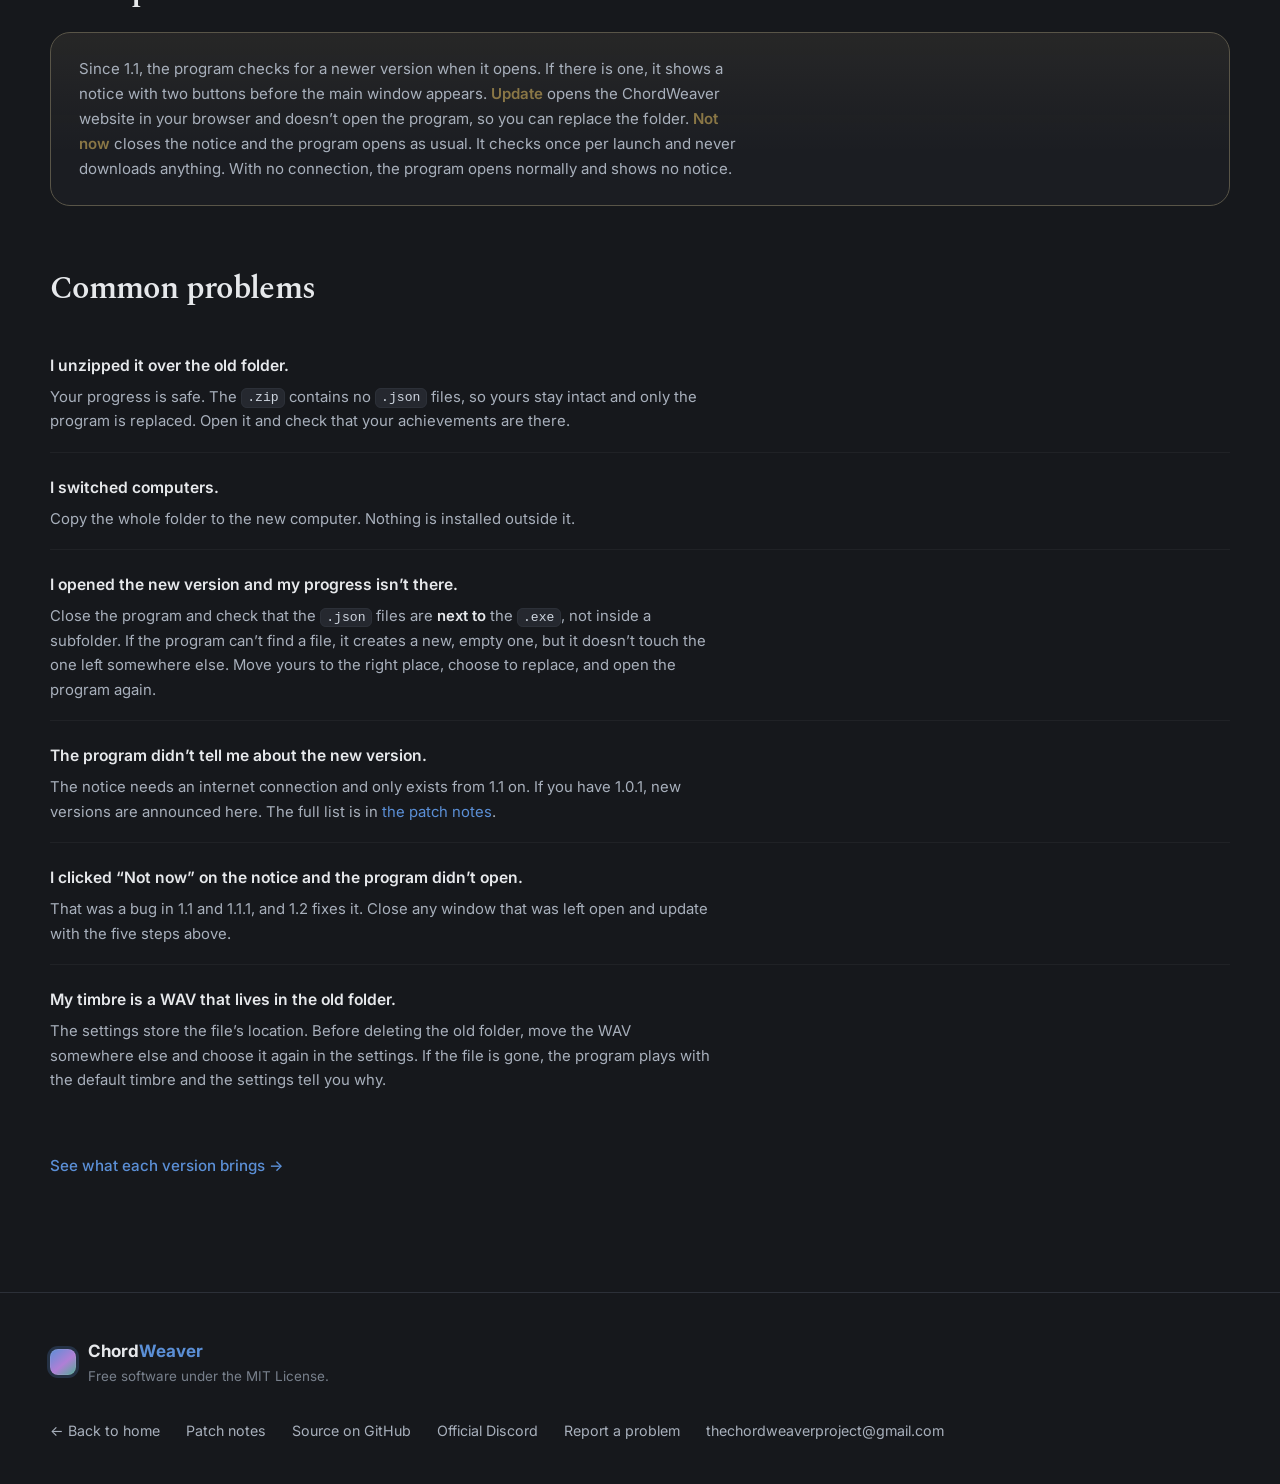
==== commit 5f175767: "ChordWeaver 1.3.1: download links and release notes Co-Authored-By: Claude Opus 5.5 <noreply@anthrop" ====
--- a/actualizar.html
+++ b/actualizar.html
@@ -62,8 +62,8 @@
         <code>output/</code> a la versión nueva.
       </p>
       <p class="notes-meta">
-        <a class="btn btn-primary btn-small" href="https://github.com/ChordWeaver/chordweaver/releases/latest/download/ChordWeaver-1.3-windows.zip">
-          <span data-i18n="notes.download">Descargar 1.3</span>
+        <a class="btn btn-primary btn-small" href="https://github.com/ChordWeaver/chordweaver/releases/latest/download/ChordWeaver-1.3.1-windows.zip">
+          <span data-i18n="notes.download">Descargar 1.3.1</span>
         </a>
         <a class="ghost" href="index.html" data-i18n="notes.back">← Volver al inicio</a>
       </p>
@@ -175,6 +175,6 @@
   </div>
 </footer>
 
-<script src="assets/js/main.js?v=1a7fd22f"></script>
+<script src="assets/js/main.js?v=15bd51a9"></script>
 </body>
 </html>
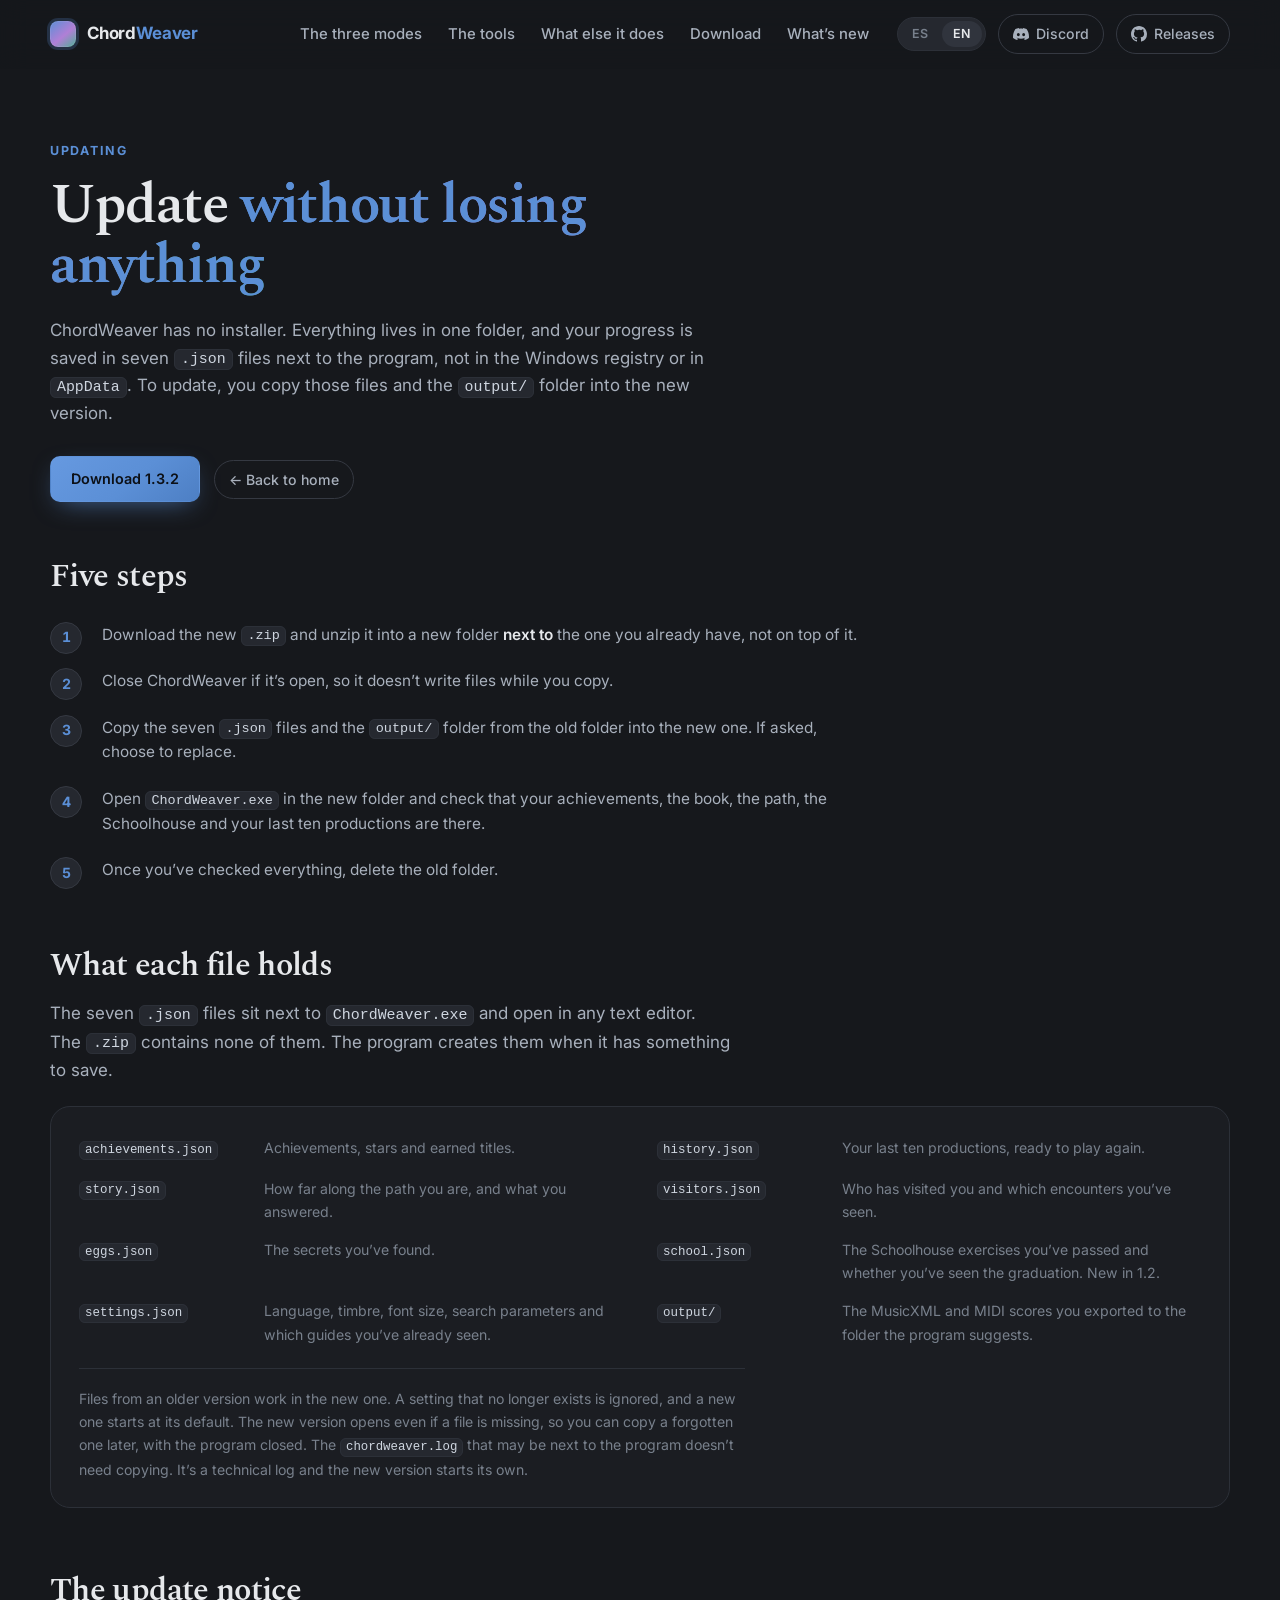
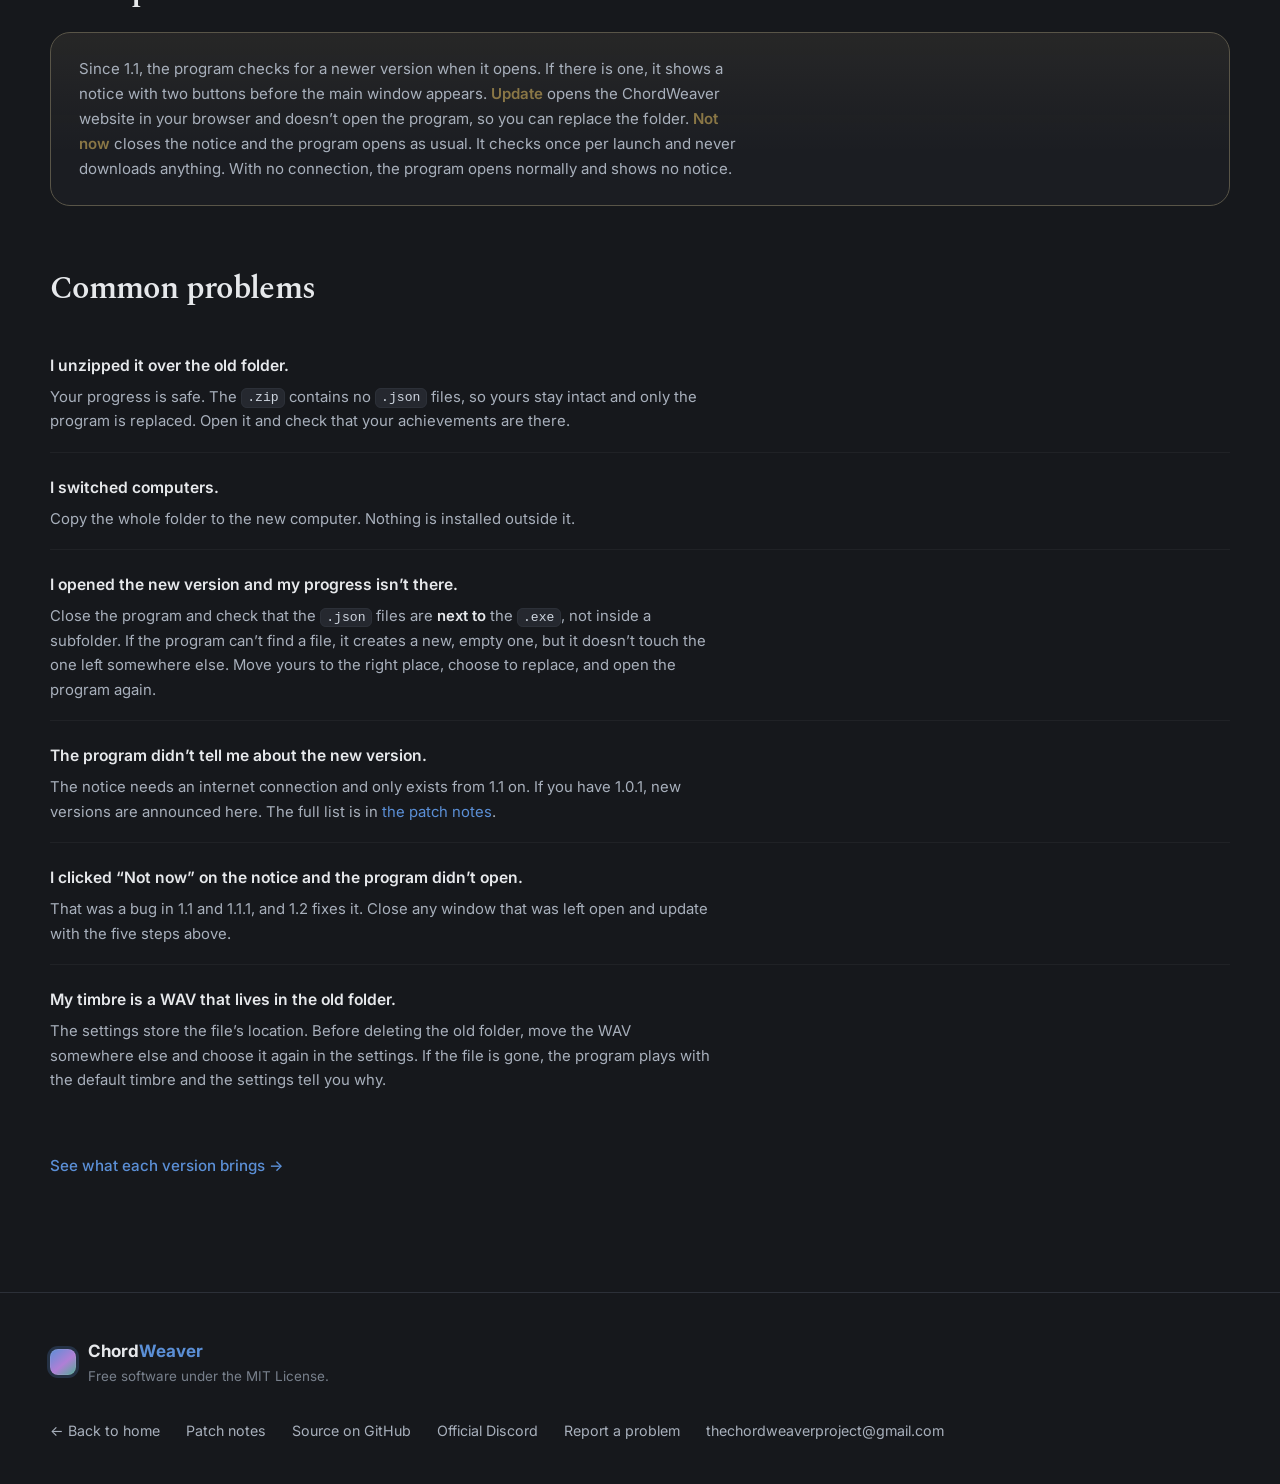
==== commit 53fdf704: "ChordWeaver 1.3.2: download links, release notes and the new Discord invite Co-Authored-By: Claude O" ====
--- a/actualizar.html
+++ b/actualizar.html
@@ -36,7 +36,7 @@
       <button class="lang" id="lang-toggle" type="button" aria-label="Cambiar idioma">
         <span class="lang-opt" data-lang="es">ES</span><span class="lang-opt" data-lang="en">EN</span>
       </button>
-      <a class="ghost" href="https://discord.gg/kBSyqPqNaU" target="_blank" rel="noopener">
+      <a class="ghost" href="https://discord.gg/dN5k8K4Qva" target="_blank" rel="noopener">
         <svg viewBox="0 0 24 24" width="16" height="16" aria-hidden="true"><path fill="currentColor" d="M20.317 4.3698a19.7913 19.7913 0 0 0-4.8851-1.5152.0741.0741 0 0 0-.0785.0371c-.211.3753-.4447.8648-.6083 1.2495-1.8447-.2762-3.68-.2762-5.4868 0-.1636-.3933-.4058-.8742-.6177-1.2495a.077.077 0 0 0-.0785-.037 19.7363 19.7363 0 0 0-4.8852 1.515.0699.0699 0 0 0-.0321.0277C.5334 9.0458-.319 13.5799.0992 18.0578a.0824.0824 0 0 0 .0312.0561c2.0528 1.5076 4.0413 2.4228 5.9929 3.0294a.0777.0777 0 0 0 .0842-.0276c.4616-.6304.8731-1.2952 1.226-1.9942a.076.076 0 0 0-.0416-.1057c-.6528-.2476-1.2743-.5495-1.8722-.8923a.077.077 0 0 1-.0076-.1277c.1258-.0943.2517-.1923.3718-.2914a.0743.0743 0 0 1 .0776-.0105c3.9278 1.7933 8.18 1.7933 12.0614 0a.0739.0739 0 0 1 .0785.0095c.1202.099.246.1981.3728.2924a.077.077 0 0 1-.0066.1276 12.2986 12.2986 0 0 1-1.873.8914.0766.0766 0 0 0-.0407.1067c.3604.698.7719 1.3628 1.225 1.9932a.076.076 0 0 0 .0842.0286c1.961-.6067 3.9495-1.5219 6.0023-3.0294a.077.077 0 0 0 .0313-.0552c.5004-5.177-.8382-9.6739-3.5485-13.6604a.061.061 0 0 0-.0312-.0286ZM8.02 15.3312c-1.1825 0-2.1569-1.0857-2.1569-2.419 0-1.3332.9555-2.4189 2.157-2.4189 1.2108 0 2.1757 1.0952 2.1568 2.419 0 1.3332-.9555 2.4189-2.1569 2.4189Zm7.9748 0c-1.1825 0-2.1569-1.0857-2.1569-2.419 0-1.3332.9554-2.4189 2.1569-2.4189 1.2108 0 2.1757 1.0952 2.1568 2.419 0 1.3332-.946 2.4189-2.1568 2.4189Z"/></svg>
         <span>Discord</span>
       </a>
@@ -62,8 +62,8 @@
         <code>output/</code> a la versión nueva.
       </p>
       <p class="notes-meta">
-        <a class="btn btn-primary btn-small" href="https://github.com/ChordWeaver/chordweaver/releases/latest/download/ChordWeaver-1.3.1-windows.zip">
-          <span data-i18n="notes.download">Descargar 1.3.1</span>
+        <a class="btn btn-primary btn-small" href="https://github.com/ChordWeaver/chordweaver/releases/latest/download/ChordWeaver-1.3.2-windows.zip">
+          <span data-i18n="notes.download">Descargar 1.3.2</span>
         </a>
         <a class="ghost" href="index.html" data-i18n="notes.back">← Volver al inicio</a>
       </p>
@@ -168,7 +168,7 @@
       <a href="index.html" data-i18n="notes.back">← Volver al inicio</a>
       <a href="notas.html" data-i18n="foot.notes">Notas del parche</a>
       <a href="https://github.com/ChordWeaver/chordweaver" target="_blank" rel="noopener" data-i18n="foot.repo">Código en GitHub</a>
-      <a href="https://discord.gg/kBSyqPqNaU" target="_blank" rel="noopener" data-i18n="foot.discord">Discord oficial</a>
+      <a href="https://discord.gg/dN5k8K4Qva" target="_blank" rel="noopener" data-i18n="foot.discord">Discord oficial</a>
       <a href="https://github.com/ChordWeaver/chordweaver/issues" target="_blank" rel="noopener" data-i18n="foot.issues">Reportar un problema</a>
       <a href="mailto:thechordweaverproject@gmail.com">thechordweaverproject@gmail.com</a>
     </nav>
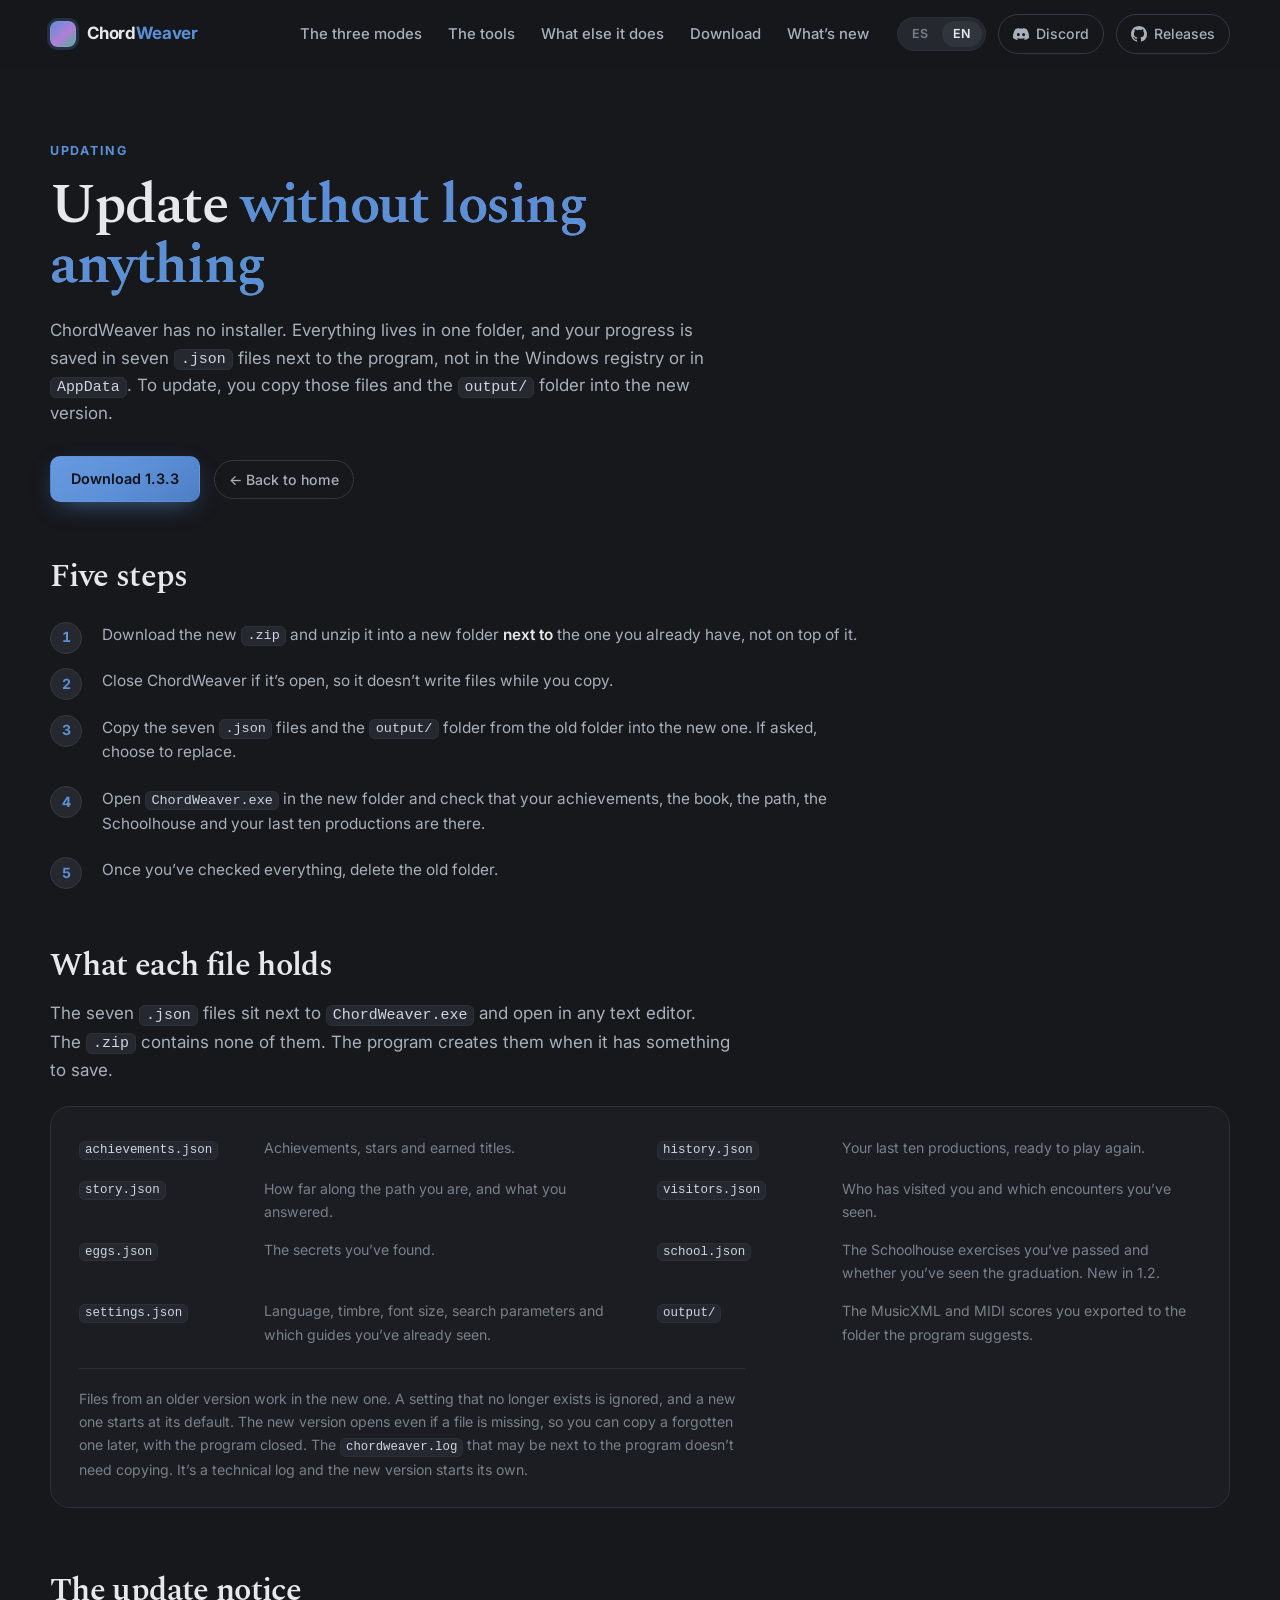
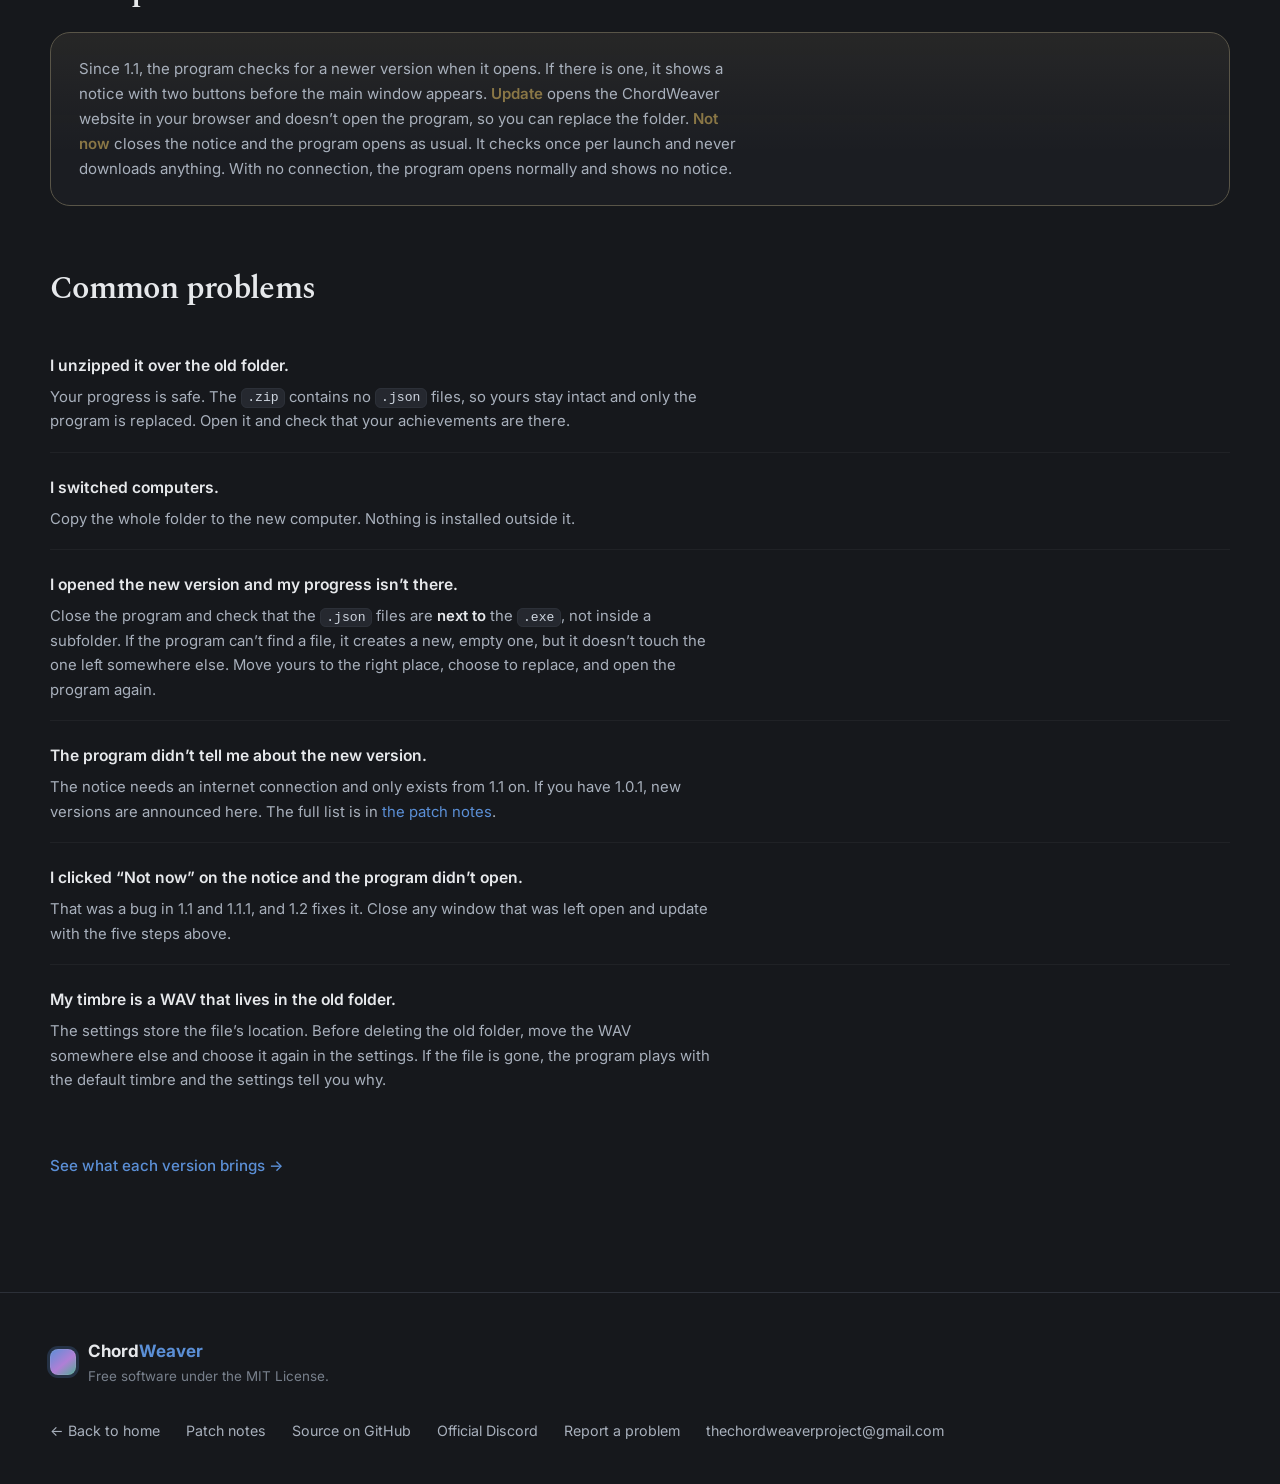
==== commit 89f71f9f: "ChordWeaver 1.3.3: download links and release notes Co-Authored-By: Claude Opus 5.5 <noreply@anthrop" ====
--- a/actualizar.html
+++ b/actualizar.html
@@ -62,8 +62,8 @@
         <code>output/</code> a la versión nueva.
       </p>
       <p class="notes-meta">
-        <a class="btn btn-primary btn-small" href="https://github.com/ChordWeaver/chordweaver/releases/latest/download/ChordWeaver-1.3.2-windows.zip">
-          <span data-i18n="notes.download">Descargar 1.3.2</span>
+        <a class="btn btn-primary btn-small" href="https://github.com/ChordWeaver/chordweaver/releases/latest/download/ChordWeaver-1.3.3-windows.zip">
+          <span data-i18n="notes.download">Descargar 1.3.3</span>
         </a>
         <a class="ghost" href="index.html" data-i18n="notes.back">← Volver al inicio</a>
       </p>
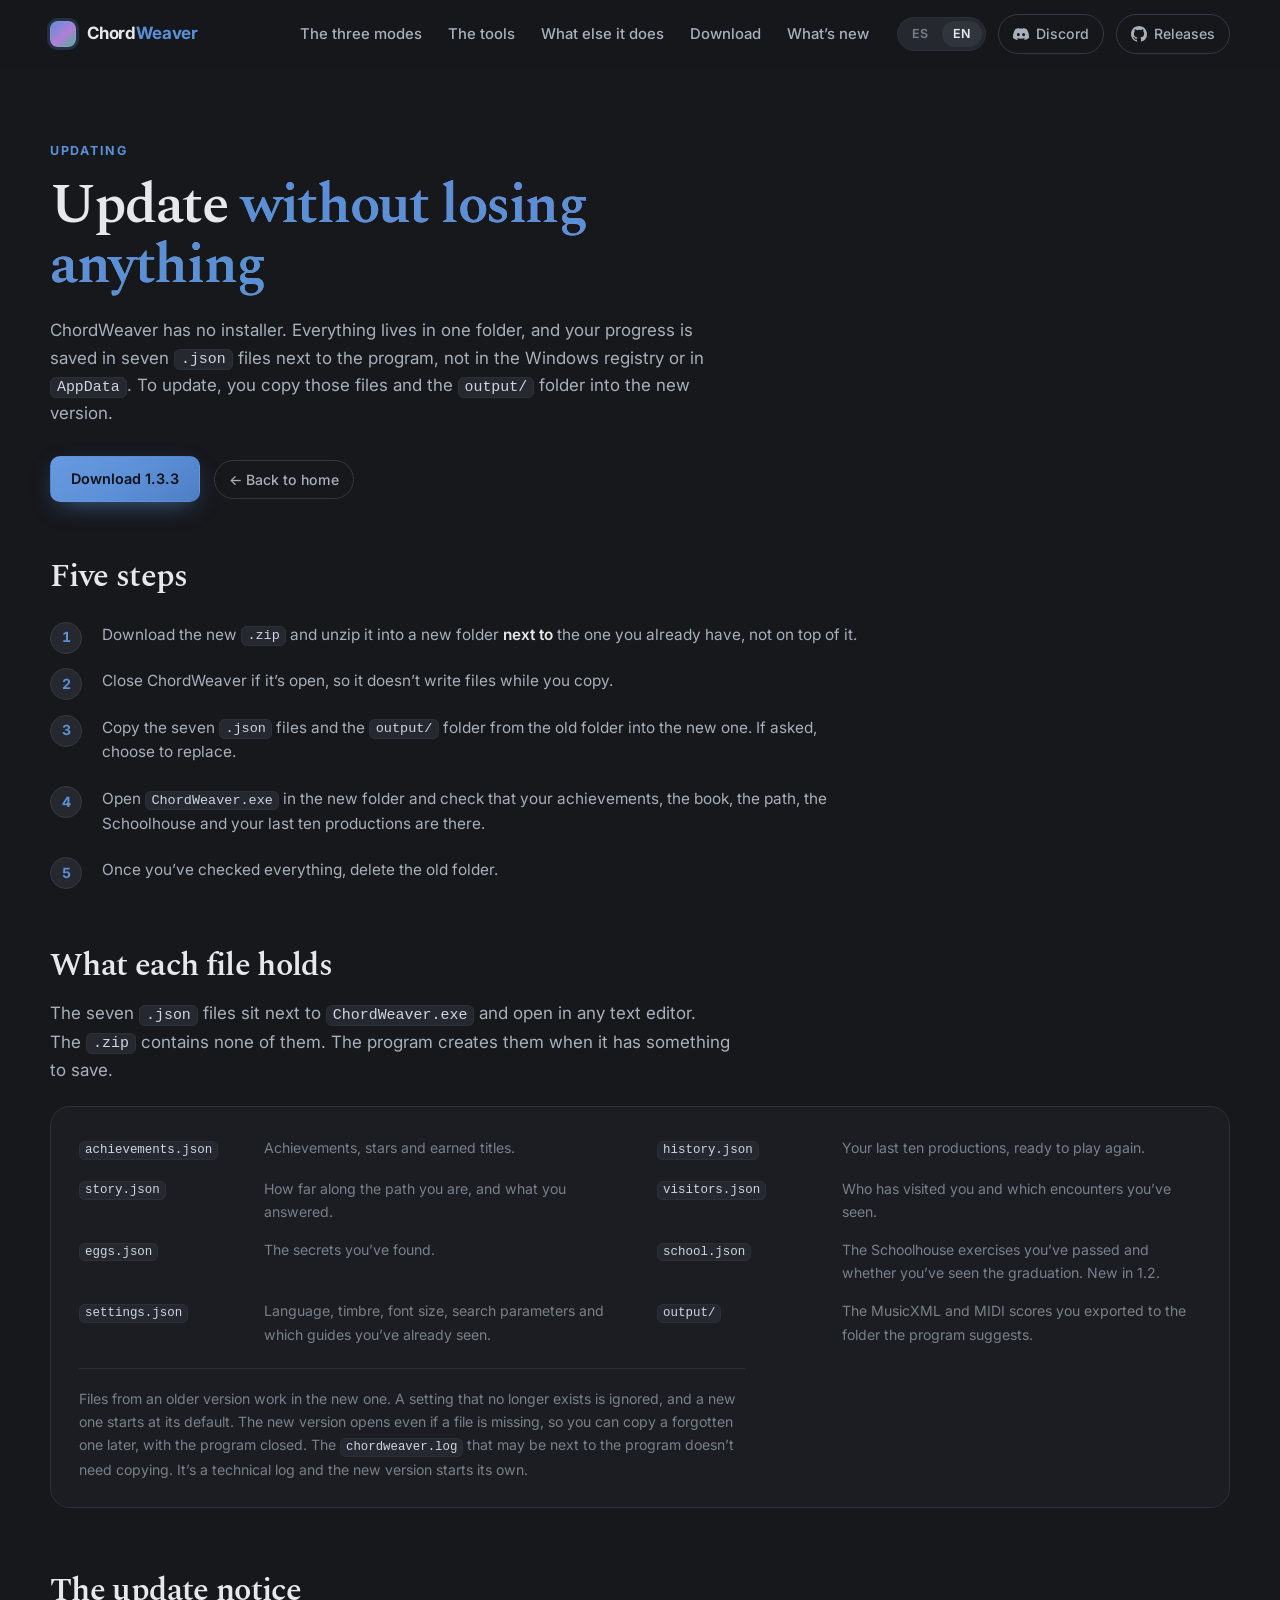
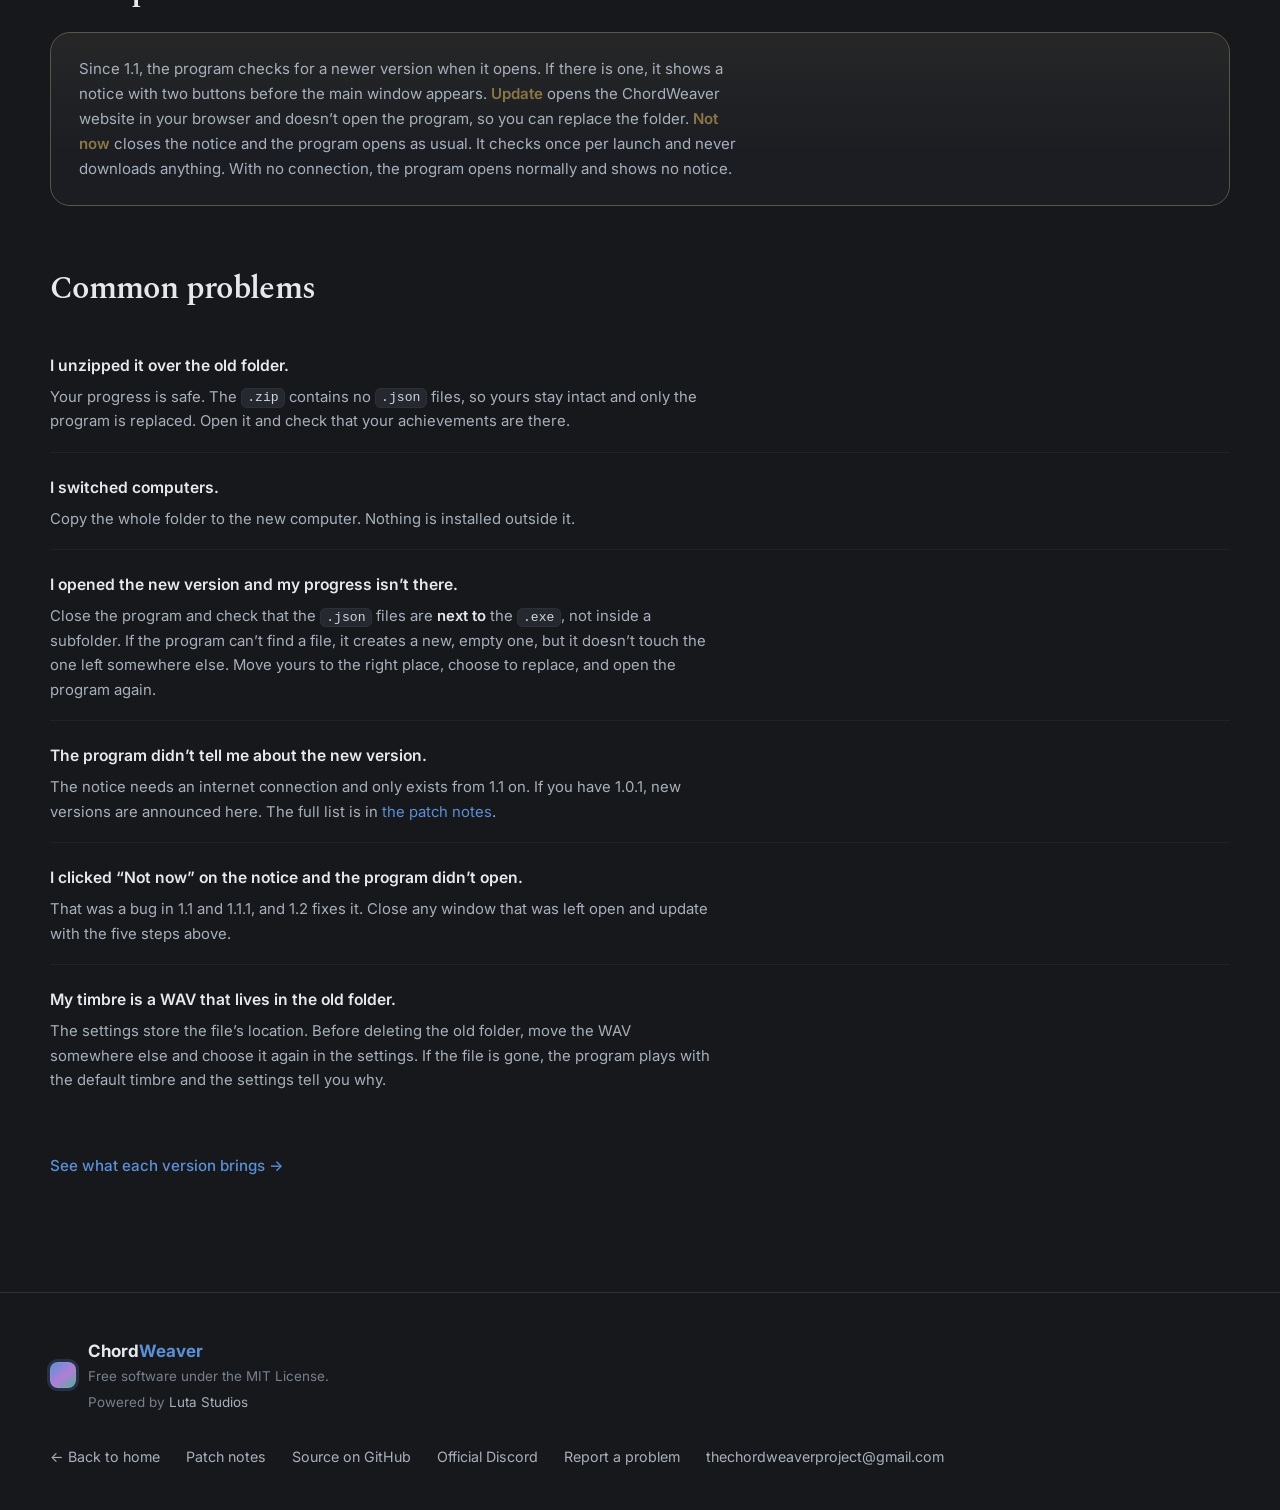
==== commit d925f16a: "Footer: Powered by Luta Studios Co-Authored-By: Claude Opus 5.5 <noreply@anthropic.com> Claude-Sessi" ====
--- a/actualizar.html
+++ b/actualizar.html
@@ -13,7 +13,7 @@
 <link rel="preconnect" href="https://fonts.googleapis.com">
 <link rel="preconnect" href="https://fonts.gstatic.com" crossorigin>
 <link href="https://fonts.googleapis.com/css2?family=Spectral:ital,wght@0,300;0,400;0,600;1,400&family=Inter:wght@400;500;600;700&display=swap" rel="stylesheet">
-<link rel="stylesheet" href="assets/css/style.css?v=f9ed75b3">
+<link rel="stylesheet" href="assets/css/style.css?v=508fc15f">
 </head>
 <body data-title="upd.doc.title">
 
@@ -162,6 +162,7 @@
       <div>
         <p class="foot-name">Chord<em>Weaver</em></p>
         <p class="foot-note" data-i18n="foot.note">Software libre bajo licencia MIT.</p>
+        <p class="foot-powered">Powered by <a href="https://ignaciolurati1.github.io/estudio-web/" target="_blank" rel="noopener">Luta Studios</a></p>
       </div>
     </div>
     <nav class="foot-links" aria-label="Enlaces">
--- a/assets/css/style.css
+++ b/assets/css/style.css
@@ -459,6 +459,9 @@
 .foot-name { margin: 0; font-weight: 700; }
 .foot-name em { font-style: normal; color: var(--blue); }
 .foot-note { margin: 0; font-size: .84rem; color: var(--text-faint); }
+.foot-powered { margin: 4px 0 0; font-size: .84rem; color: var(--text-faint); }
+.foot-powered a { color: var(--text-dim); text-decoration: none; }
+.foot-powered a:hover { color: var(--text); text-decoration: underline; text-underline-offset: 3px; }
 .foot-links { display: flex; flex-wrap: wrap; gap: 8px 26px; }
 .foot-links a { color: var(--text-dim); text-decoration: none; font-size: .89rem; }
 .foot-links a:hover { color: var(--text); text-decoration: underline; text-underline-offset: 3px; }
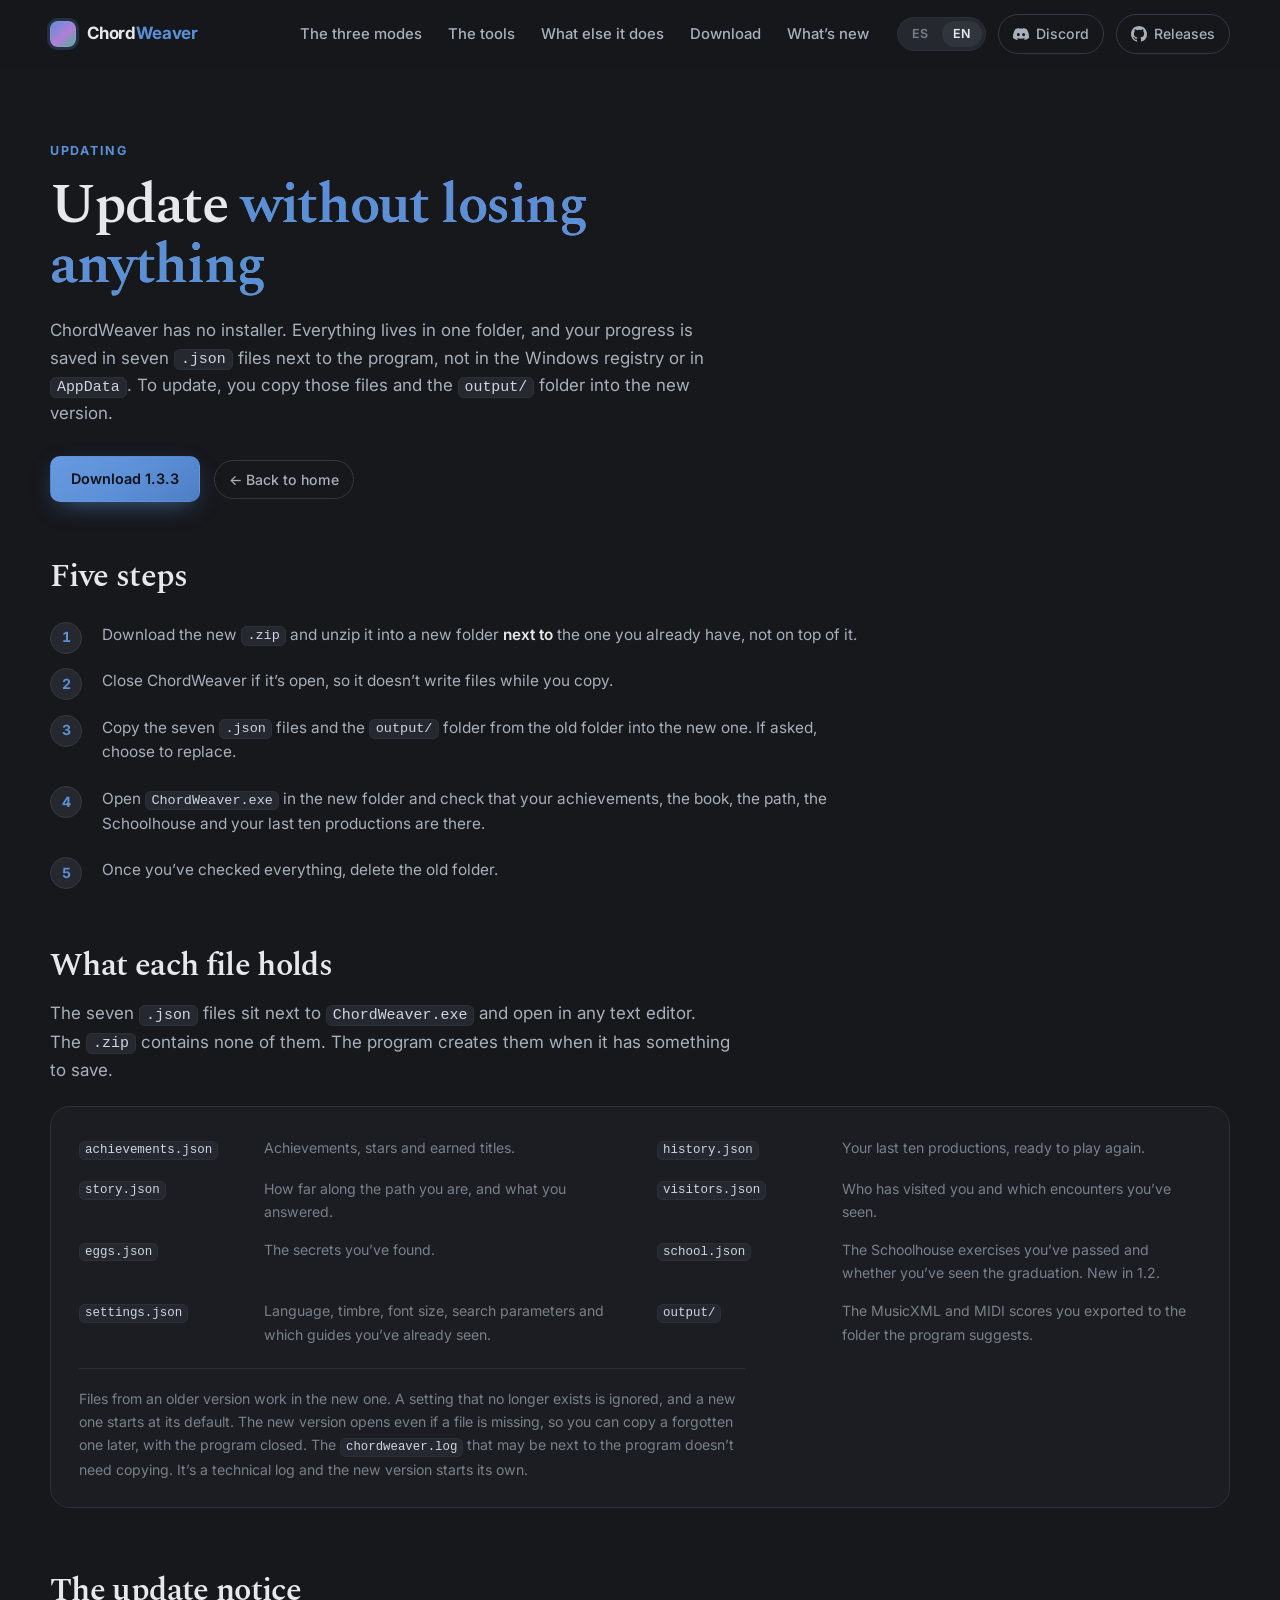
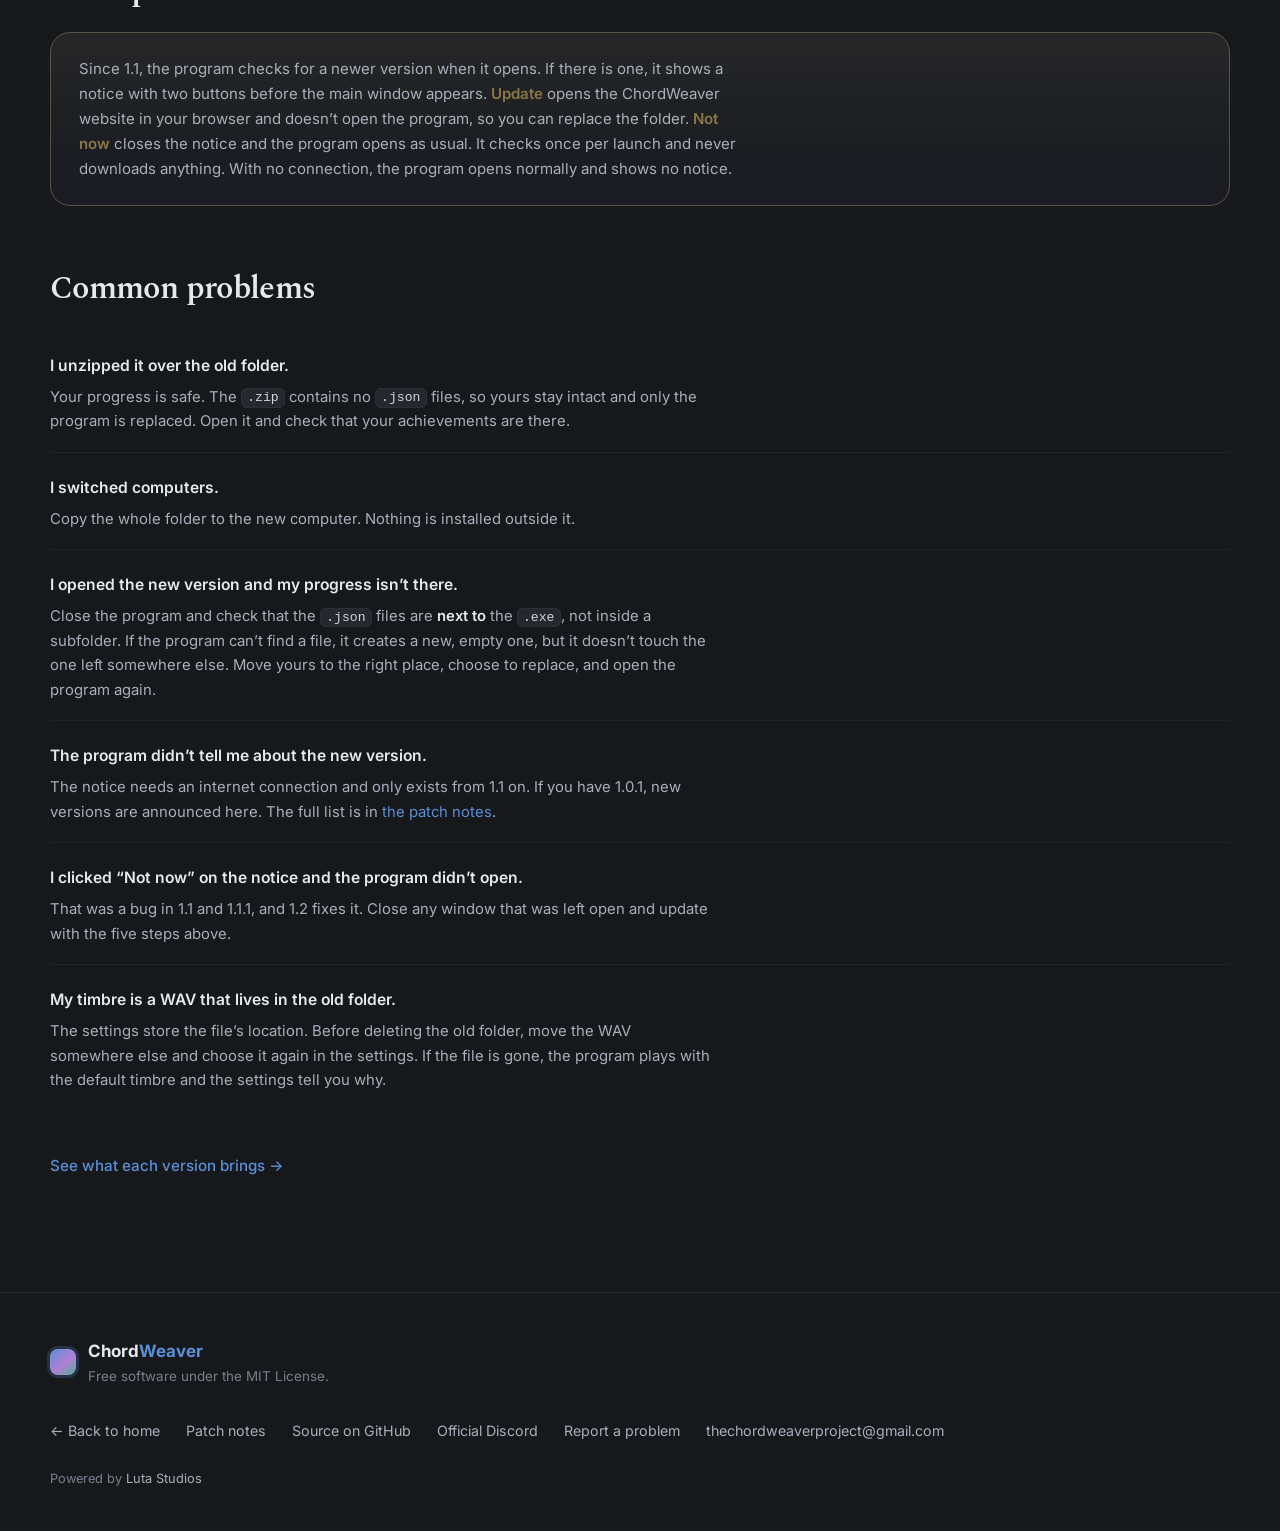
==== commit 2b4d998c: "Footer: Powered by on its own line below the links The third line in the brand block made it taller " ====
--- a/actualizar.html
+++ b/actualizar.html
@@ -13,7 +13,7 @@
 <link rel="preconnect" href="https://fonts.googleapis.com">
 <link rel="preconnect" href="https://fonts.gstatic.com" crossorigin>
 <link href="https://fonts.googleapis.com/css2?family=Spectral:ital,wght@0,300;0,400;0,600;1,400&family=Inter:wght@400;500;600;700&display=swap" rel="stylesheet">
-<link rel="stylesheet" href="assets/css/style.css?v=508fc15f">
+<link rel="stylesheet" href="assets/css/style.css?v=714a0f90">
 </head>
 <body data-title="upd.doc.title">
 
@@ -162,7 +162,6 @@
       <div>
         <p class="foot-name">Chord<em>Weaver</em></p>
         <p class="foot-note" data-i18n="foot.note">Software libre bajo licencia MIT.</p>
-        <p class="foot-powered">Powered by <a href="https://ignaciolurati1.github.io/estudio-web/" target="_blank" rel="noopener">Luta Studios</a></p>
       </div>
     </div>
     <nav class="foot-links" aria-label="Enlaces">
@@ -174,6 +173,7 @@
       <a href="mailto:thechordweaverproject@gmail.com">thechordweaverproject@gmail.com</a>
     </nav>
   </div>
+  <p class="wrap foot-powered">Powered by <a href="https://ignaciolurati1.github.io/estudio-web/" target="_blank" rel="noopener">Luta Studios</a></p>
 </footer>
 
 <script src="assets/js/main.js?v=15bd51a9"></script>
--- a/assets/css/style.css
+++ b/assets/css/style.css
@@ -459,7 +459,7 @@
 .foot-name { margin: 0; font-weight: 700; }
 .foot-name em { font-style: normal; color: var(--blue); }
 .foot-note { margin: 0; font-size: .84rem; color: var(--text-faint); }
-.foot-powered { margin: 4px 0 0; font-size: .84rem; color: var(--text-faint); }
+.foot-powered { margin-top: 26px; margin-bottom: 0; font-size: .8rem; color: var(--text-faint); }
 .foot-powered a { color: var(--text-dim); text-decoration: none; }
 .foot-powered a:hover { color: var(--text); text-decoration: underline; text-underline-offset: 3px; }
 .foot-links { display: flex; flex-wrap: wrap; gap: 8px 26px; }
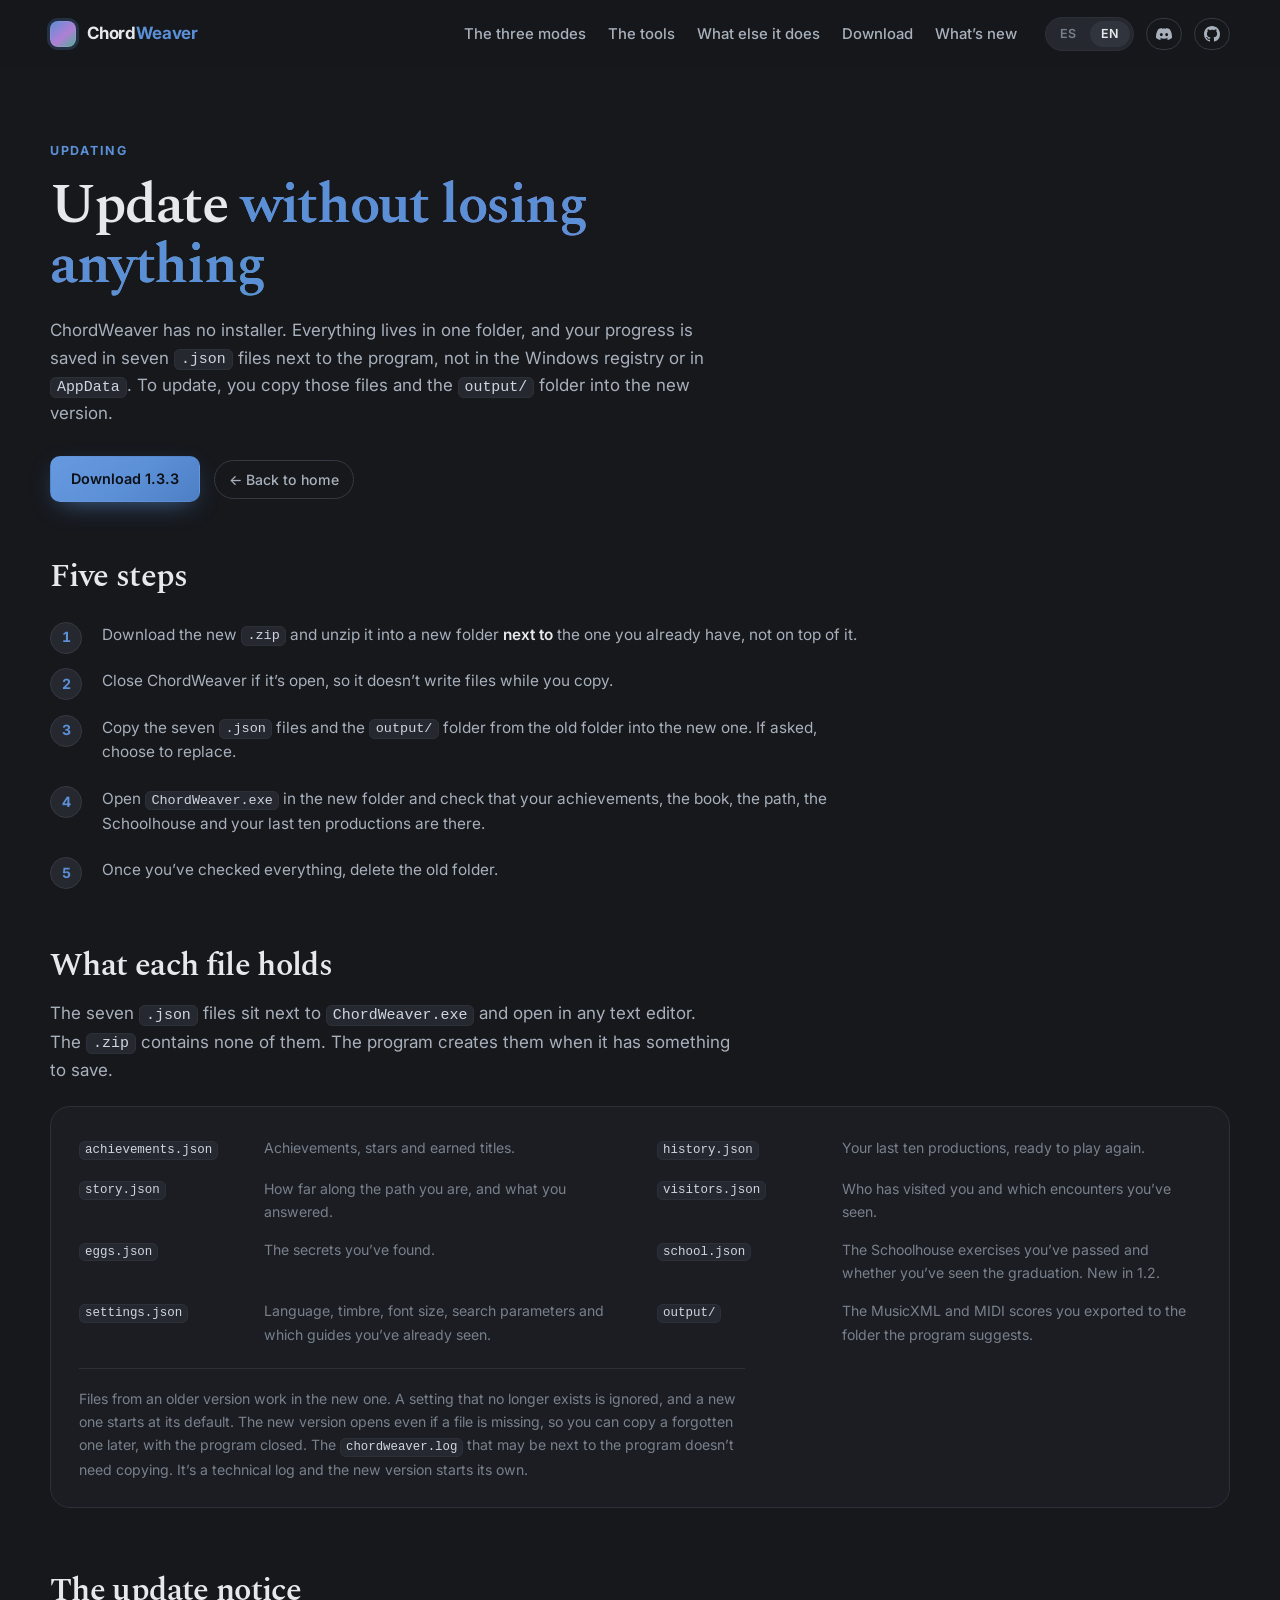
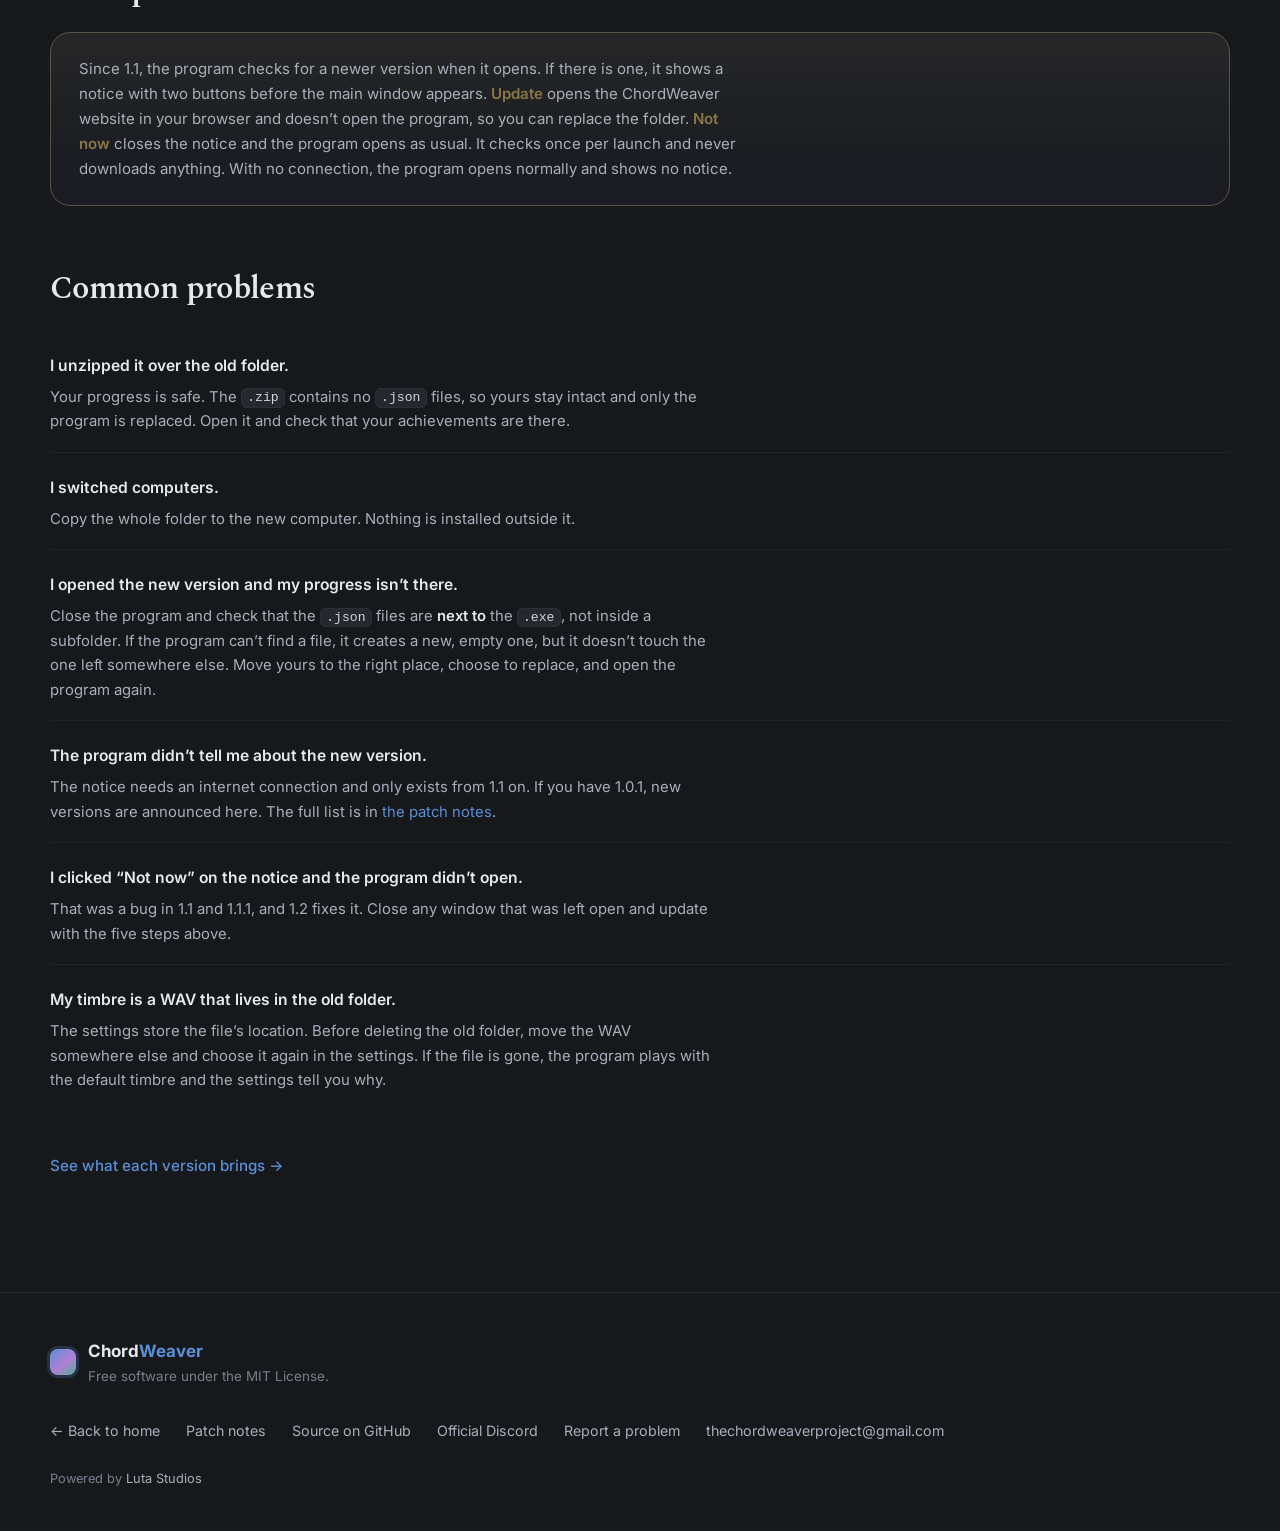
==== commit f24047cd: "Header: section links on one line The six links, the logo, the language switch and the two labelled " ====
--- a/actualizar.html
+++ b/actualizar.html
@@ -13,7 +13,7 @@
 <link rel="preconnect" href="https://fonts.googleapis.com">
 <link rel="preconnect" href="https://fonts.gstatic.com" crossorigin>
 <link href="https://fonts.googleapis.com/css2?family=Spectral:ital,wght@0,300;0,400;0,600;1,400&family=Inter:wght@400;500;600;700&display=swap" rel="stylesheet">
-<link rel="stylesheet" href="assets/css/style.css?v=714a0f90">
+<link rel="stylesheet" href="assets/css/style.css?v=464daa6d">
 </head>
 <body data-title="upd.doc.title">
 
--- a/assets/css/style.css
+++ b/assets/css/style.css
@@ -95,10 +95,10 @@
   transition: box-shadow .18s linear;
 }
 
-.nav-links { display: flex; gap: 26px; margin-left: auto; }
+.nav-links { display: flex; gap: 22px; margin-left: auto; }
 .nav-links a {
   color: var(--text-dim); text-decoration: none; font-size: .93rem; font-weight: 500;
-  position: relative; padding: 4px 0;
+  position: relative; padding: 4px 0; white-space: nowrap;
   transition: color .2s var(--ease);
 }
 .nav-links a::after {
@@ -481,6 +481,12 @@
 @media (max-width: 960px) {
   .modes, .genres, .grid, .audit-nums { grid-template-columns: 1fr 1fr; }
   .two { grid-template-columns: 1fr; gap: 34px; }
+}
+/* Los seis enlaces de la portada, el logotipo, el idioma y los dos íconos
+   ocupan unos 1100px en castellano, que es el idioma más largo. Por debajo
+   de eso los enlaces se partían en dos renglones y la barra se salía de la
+   pantalla: ahí se esconden. */
+@media (max-width: 1179px) {
   .nav-links { display: none; }
 }
 @media (max-width: 700px) {
@@ -591,10 +597,11 @@
 
 /* Con el Discord al lado del de GitHub, la barra pasó a tener dos botones, y
    en un teléfono el segundo le come el lugar al logotipo. Abajo de 700px se
-   quedan sólo los dos íconos; el nombre no se borra, se esconde, así el lector
+   quedan sólo los dos íconos, y también cuando se ven los enlaces de las
+   secciones: con los nombres no entran en el ancho de la página; el nombre no se borra, se esconde, así el lector
    de pantalla lo sigue leyendo —y lo lee en el idioma en el que está la
    página, cosa que un `aria-label` escrito a mano no haría. */
-@media (max-width: 700px) {
+@media (max-width: 700px), (min-width: 1180px) {
   .nav-side .ghost { position: relative; padding: 7px 9px; gap: 0; }
   .nav-side .ghost span {
     position: absolute; width: 1px; height: 1px; overflow: hidden;
